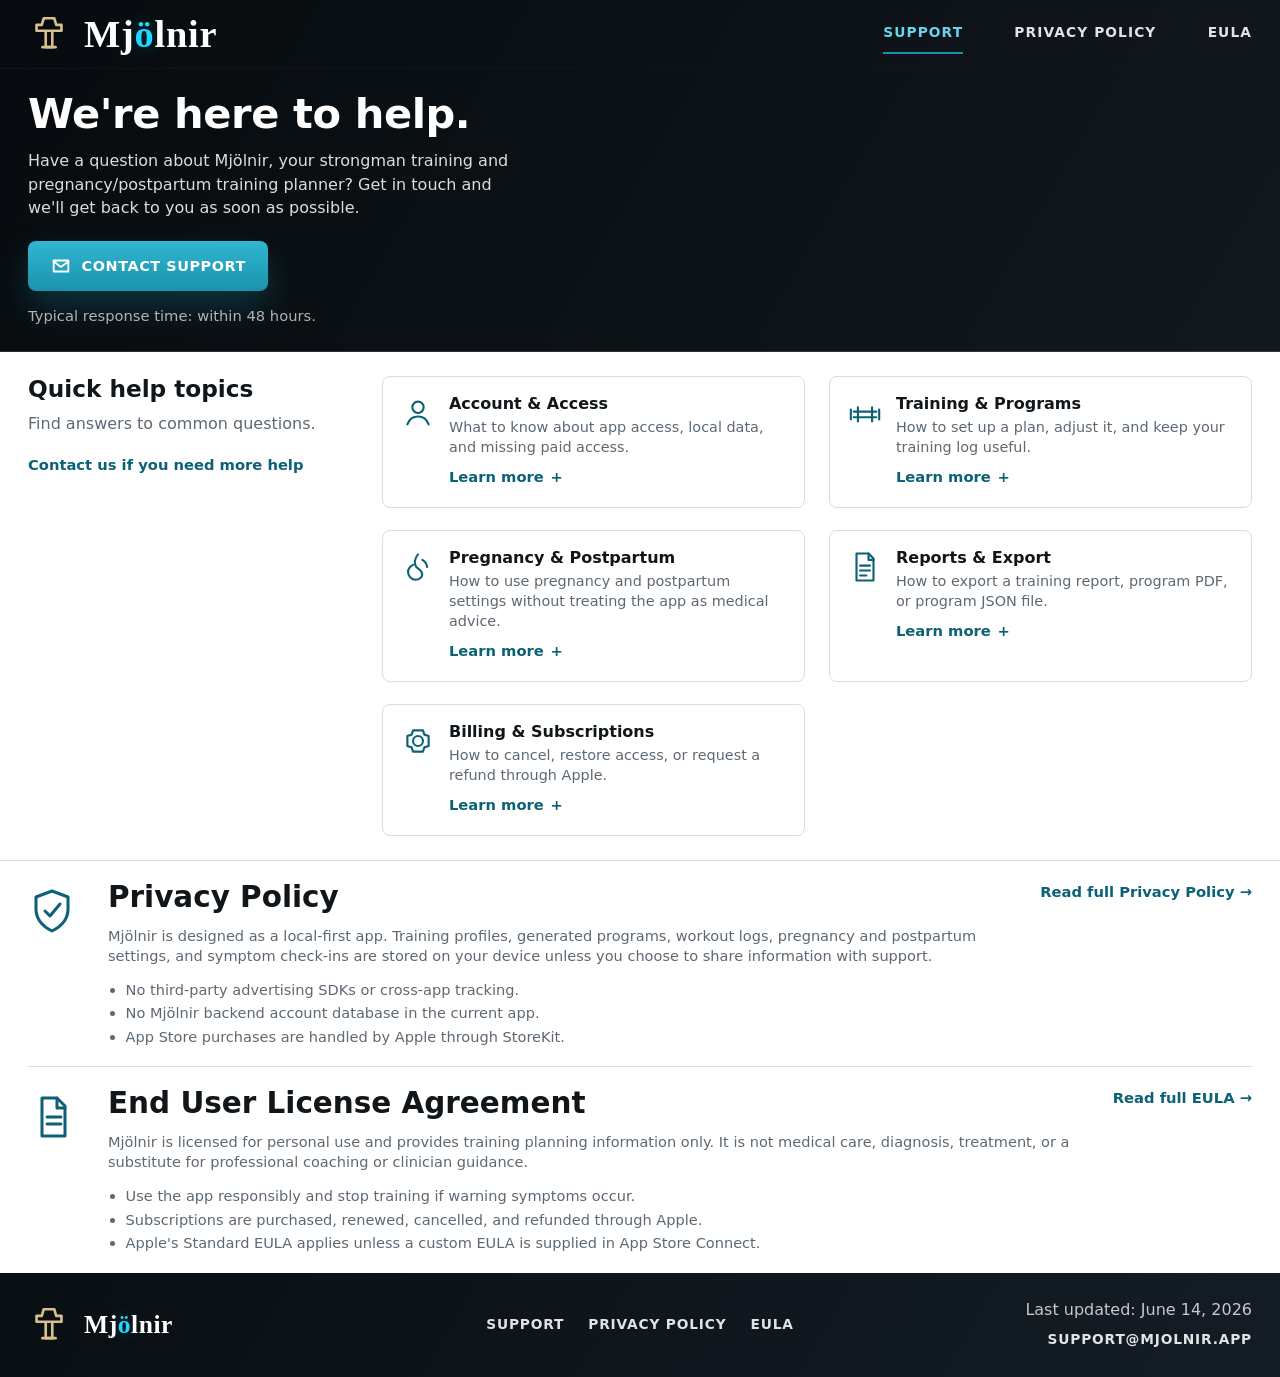
==== index.html @ 66c4d391 "Added files via upload Initial commit for support site html files" ====
<!doctype html>
<html lang="en">
  <head>
    <meta charset="utf-8">
    <meta name="viewport" content="width=device-width, initial-scale=1">
    <title>Mj&ouml;lnir Support</title>
    <meta name="description" content="Support, Privacy Policy, and EULA for the Mj&ouml;lnir iOS app.">
    <link rel="stylesheet" href="styles.css">
  </head>
  <body>
    <a class="skip-link" href="#main">Skip to content</a>

    <header class="site-header">
      <div class="nav-shell">
        <a class="brand" href="index.html" aria-label="Mj&ouml;lnir Support home">
          <span class="brand-mark" aria-hidden="true">
            <svg viewBox="0 0 64 64" role="img">
              <path d="M24 8h16l3 10h8v9H13v-9h8l3-10Z" fill="none" stroke="currentColor" stroke-width="4" stroke-linejoin="round"/>
              <path d="M27 27v25h10V27" fill="none" stroke="currentColor" stroke-width="4" stroke-linejoin="round"/>
              <path d="M22 52h20" fill="none" stroke="currentColor" stroke-width="4" stroke-linecap="round"/>
            </svg>
          </span>
          <span class="brand-name">Mj<span class="brand-o">&ouml;</span>lnir</span>
        </a>
        <nav class="nav-links" aria-label="Primary navigation">
          <a href="index.html" aria-current="page">Support</a>
          <a href="privacy.html">Privacy Policy</a>
          <a href="eula.html">EULA</a>
        </nav>
      </div>

      <section class="hero">
        <div class="section-shell hero-grid">
          <div class="hero-copy">
            <h1>We're here to help.</h1>
            <p>Have a question about Mj&ouml;lnir, your strongman training and pregnancy/postpartum training planner? Get in touch and we'll get back to you as soon as possible.</p>
            <div class="hero-actions">
              <a class="button button-primary" href="mailto:support@mjolnir.app">
                <svg viewBox="0 0 24 24" aria-hidden="true">
                  <path d="M4 6h16v12H4V6Z" fill="none" stroke="currentColor" stroke-width="2" stroke-linejoin="round"/>
                  <path d="m4 7 8 6 8-6" fill="none" stroke="currentColor" stroke-width="2" stroke-linecap="round" stroke-linejoin="round"/>
                </svg>
                <span>Contact support</span>
              </a>
            </div>
            <span class="response-note">Typical response time: within 48 hours.</span>
          </div>

          <div class="hero-art" aria-hidden="true">
            <img src="assets/hero-hammer.jpg" alt="">
          </div>
        </div>
      </section>
    </header>

    <main id="main">
      <section id="quick-help" class="quick-help band" aria-labelledby="quick-help-title">
        <div class="section-shell quick-grid">
          <div class="quick-title">
            <h2 id="quick-help-title">Quick help topics</h2>
            <p>Find answers to common questions.</p>
            <a class="text-link" href="mailto:support@mjolnir.app">Contact us if you need more help</a>
          </div>

          <details class="topic">
            <summary class="topic-summary">
              <svg class="topic-icon" viewBox="0 0 48 48" aria-hidden="true">
                <path d="M24 24a8 8 0 1 0 0-16 8 8 0 0 0 0 16Zm-15 16c2.7-7.4 7.6-11 15-11s12.3 3.6 15 11" fill="none" stroke="currentColor" stroke-width="3" stroke-linecap="round"/>
              </svg>
              <span class="topic-summary-copy">
                <span class="topic-name">Account &amp; Access</span>
                <span class="topic-blurb">What to know about app access, local data, and missing paid access.</span>
                <span class="topic-toggle" aria-hidden="true">Learn more</span>
              </span>
            </summary>
            <div class="topic-details">
              <h4>No separate Mj&ouml;lnir account</h4>
              <ul>
                <li>Mj&ouml;lnir does not currently use a separate Mj&ouml;lnir username or password.</li>
                <li>Your athlete profile, programs, and workout logs are stored on your device.</li>
                <li>If you delete the app or move to a new device, local app data may not appear unless it was restored by your device backup.</li>
              </ul>
              <h4>If paid access is not showing</h4>
              <ol>
                <li>Make sure your device is connected to the internet.</li>
                <li>Confirm you are signed in with the Apple ID that purchased the subscription.</li>
                <li>In Mj&ouml;lnir, tap Restore Purchases if you see the subscription screen.</li>
                <li>Or open Profile, go to Subscription, and tap Refresh App Store Entitlement.</li>
                <li>Close and reopen Mj&ouml;lnir if the App Store says your subscription is active but the app has not refreshed yet.</li>
              </ol>
              <p>If you contact support, include what you tapped, what message you saw, your iPhone model, and your iOS version.</p>
            </div>
          </details>

          <details class="topic">
            <summary class="topic-summary">
              <svg class="topic-icon" viewBox="0 0 48 48" aria-hidden="true">
                <path d="M8 22h32M8 30h32M14 16v20M34 16v20M4 19v14M44 19v14" fill="none" stroke="currentColor" stroke-width="3" stroke-linecap="round"/>
              </svg>
              <span class="topic-summary-copy">
                <span class="topic-name">Training &amp; Programs</span>
                <span class="topic-blurb">How to set up a plan, adjust it, and keep your training log useful.</span>
                <span class="topic-toggle" aria-hidden="true">Learn more</span>
              </span>
            </summary>
            <div class="topic-details">
              <h4>Before you create a program</h4>
              <ul>
                <li>Fill out your athlete profile as accurately as you can.</li>
                <li>Check your training days, equipment, weight unit, body weight, injuries, and training maxes.</li>
                <li>If you are training for a show, enter the competition events and target weights before creating the plan.</li>
                <li>Use current, realistic maxes. The plan is more useful when it starts from where you are now.</li>
              </ul>
              <h4>If the plan looks wrong</h4>
              <ul>
                <li>Go back to your profile and check the details that feed the plan.</li>
                <li>Update the information that changed, such as equipment, training days, maxes, injuries, or event selections.</li>
                <li>Create the program again after those details are corrected.</li>
              </ul>
              <h4>Logging workouts</h4>
              <ul>
                <li>Log the weight, reps, effort, and notes that matter for the session.</li>
                <li>If you substitute an exercise, choose something that trains the same basic movement or event when possible.</li>
                <li>Use your own judgment and coaching guidance when choosing loads, especially on days you feel unusually tired or beat up.</li>
              </ul>
              <p>Mj&ouml;lnir is a planning tool. It does not replace a coach, clinician, or your own judgment during training.</p>
            </div>
          </details>

          <details class="topic">
            <summary class="topic-summary">
              <svg class="topic-icon" viewBox="0 0 48 48" aria-hidden="true">
                <path d="M24 6c-5 7-6 12-3 17 2 3 6 4 8 8 3 6-2 11-8 11-6 0-11-5-11-11 0-5 3-8 7-10" fill="none" stroke="currentColor" stroke-width="3" stroke-linecap="round" stroke-linejoin="round"/>
                <path d="M30 14c4 2 6 5 7 10" fill="none" stroke="currentColor" stroke-width="3" stroke-linecap="round"/>
              </svg>
              <span class="topic-summary-copy">
                <span class="topic-name">Pregnancy &amp; Postpartum</span>
                <span class="topic-blurb">How to use pregnancy and postpartum settings without treating the app as medical advice.</span>
                <span class="topic-toggle" aria-hidden="true">Learn more</span>
              </span>
            </summary>
            <div class="topic-details">
              <h4>Use the right mode</h4>
              <ul>
                <li>Use pregnancy settings if you are currently pregnant.</li>
                <li>Use postpartum settings if you are returning to training after delivery.</li>
                <li>Keep your week of pregnancy, due date, delivery date, delivery type, and clearance status up to date.</li>
              </ul>
              <h4>Before training</h4>
              <ul>
                <li>Follow guidance from your doctor, midwife, pelvic health physical therapist, or other qualified clinician.</li>
                <li>Answer check-in questions honestly. The app can only respond to the information you enter.</li>
                <li>If your symptoms or clearance status changes, update Mj&ouml;lnir before using the plan again.</li>
              </ul>
              <h4>When to stop</h4>
              <ul>
                <li>Stop training and seek appropriate care for warning symptoms such as bleeding, dizziness, chest pain, severe pelvic pain, fluid leakage, severe headache, vision changes, or unusual shortness of breath.</li>
                <li>Postpartum, also stop for worsening incision or wound symptoms, pelvic heaviness or bulging, leaking, or pain that increases during or after training.</li>
              </ul>
              <p>Pregnancy and postpartum guidance in Mj&ouml;lnir is educational and conservative. It is not medical care, diagnosis, or treatment.</p>
            </div>
          </details>

          <details class="topic">
            <summary class="topic-summary">
              <svg class="topic-icon" viewBox="0 0 48 48" aria-hidden="true">
                <path d="M12 5h17l7 7v31H12V5Z" fill="none" stroke="currentColor" stroke-width="3" stroke-linejoin="round"/>
                <path d="M29 5v9h7M17 22h14M17 29h14M17 36h9" fill="none" stroke="currentColor" stroke-width="3" stroke-linecap="round" stroke-linejoin="round"/>
              </svg>
              <span class="topic-summary-copy">
                <span class="topic-name">Reports &amp; Export</span>
                <span class="topic-blurb">How to export a training report, program PDF, or program JSON file.</span>
                <span class="topic-toggle" aria-hidden="true">Learn more</span>
              </span>
            </summary>
            <div class="topic-details">
              <h4>Choose the right export</h4>
              <ul>
                <li>Training Report (PDF) creates a coach-friendly summary from your saved program and logged workouts.</li>
                <li>Program PDF creates a readable copy of the program plan.</li>
                <li>Program JSON creates a structured data file. Most users will want one of the PDF options.</li>
              </ul>
              <h4>Export a report or program</h4>
              <ol>
                <li>Open Mj&ouml;lnir and go to your saved program.</li>
                <li>Tap the share icon, which looks like a square with an arrow pointing up.</li>
                <li>Choose Training Report (PDF), Program PDF, or Program JSON.</li>
                <li>When Mj&ouml;lnir says the export is ready, tap Share PDF or Share JSON.</li>
                <li>Choose where to send or save the file, such as Files, Mail, Messages, or AirDrop.</li>
              </ol>
              <h4>If export is not available</h4>
              <ul>
                <li>Make sure the program is saved, not just previewed.</li>
                <li>Training Report (PDF) works best after you have logged workouts in the program.</li>
                <li>Export may require Full Monthly access. If you subscribed but export is still locked, use Restore Purchases or Refresh App Store Entitlement.</li>
              </ul>
              <p>If an export fails, close and reopen Mj&ouml;lnir, try again, and contact support with the message you saw.</p>
            </div>
          </details>

          <details class="topic">
            <summary class="topic-summary">
              <svg class="topic-icon" viewBox="0 0 48 48" aria-hidden="true">
                <path d="M17 9h14l2 6 6 2v14l-6 2-2 6H17l-2-6-6-2V17l6-2 2-6Z" fill="none" stroke="currentColor" stroke-width="3" stroke-linejoin="round"/>
                <circle cx="24" cy="24" r="7" fill="none" stroke="currentColor" stroke-width="3"/>
              </svg>
              <span class="topic-summary-copy">
                <span class="topic-name">Billing &amp; Subscriptions</span>
                <span class="topic-blurb">How to cancel, restore access, or request a refund through Apple.</span>
                <span class="topic-toggle" aria-hidden="true">Learn more</span>
              </span>
            </summary>
            <div class="topic-details">
              <h4>Cancel future billing</h4>
              <ol>
                <li>Open the Settings app on your iPhone.</li>
                <li>Tap your name at the top.</li>
                <li>Tap Subscriptions.</li>
                <li>Tap Mj&ouml;lnir.</li>
                <li>Tap Cancel Subscription. If there is no cancel button, Apple may already show it as canceled or expired.</li>
              </ol>
              <h4>Restore access in Mj&ouml;lnir</h4>
              <ul>
                <li>Use Restore Purchases in Mj&ouml;lnir after reinstalling the app or switching devices.</li>
                <li>If you can open the Profile tab, go to Subscription and tap Refresh App Store Entitlement.</li>
                <li>Make sure you are using the Apple ID that bought the subscription.</li>
              </ul>
              <h4>Request a refund from Apple</h4>
              <ol>
                <li>Go to <a href="https://reportaproblem.apple.com/">reportaproblem.apple.com</a> and sign in with the Apple ID that was charged.</li>
                <li>Choose I'd like to, then choose Request a refund.</li>
                <li>Choose the reason for the request, then tap Next.</li>
                <li>Select Mj&ouml;lnir or the Mj&ouml;lnir subscription, then tap Submit.</li>
              </ol>
              <p>Apple decides refund eligibility. Refunds can vary by country or region, and pending charges may not be available for a refund request until Apple sends a receipt. A refund request does not always cancel future billing, so cancel the subscription separately if you do not want it to renew.</p>
            </div>
          </details>
        </div>
      </section>

      <section class="legal-overview" aria-label="Legal overview">
        <div class="section-shell">
          <article class="legal-summary" id="privacy-policy">
            <svg class="summary-icon" viewBox="0 0 48 48" aria-hidden="true">
              <path d="M24 4 40 10v12c0 10-6.3 17.2-16 22C14.3 39.2 8 32 8 22V10l16-6Z" fill="none" stroke="currentColor" stroke-width="3" stroke-linejoin="round"/>
              <path d="m17 24 5 5 10-12" fill="none" stroke="currentColor" stroke-width="3" stroke-linecap="round" stroke-linejoin="round"/>
            </svg>
            <div>
              <h2>Privacy Policy</h2>
              <p>Mj&ouml;lnir is designed as a local-first app. Training profiles, generated programs, workout logs, pregnancy and postpartum settings, and symptom check-ins are stored on your device unless you choose to share information with support.</p>
              <ul class="summary-list">
                <li>No third-party advertising SDKs or cross-app tracking.</li>
                <li>No Mj&ouml;lnir backend account database in the current app.</li>
                <li>App Store purchases are handled by Apple through StoreKit.</li>
              </ul>
            </div>
            <a class="summary-action text-link" href="privacy.html">Read full Privacy Policy &rarr;</a>
          </article>

          <article class="legal-summary" id="eula">
            <svg class="summary-icon" viewBox="0 0 48 48" aria-hidden="true">
              <path d="M14 5h15l8 8v30H14V5Z" fill="none" stroke="currentColor" stroke-width="3" stroke-linejoin="round"/>
              <path d="M29 5v10h8M19 24h14M19 31h14" fill="none" stroke="currentColor" stroke-width="3" stroke-linecap="round" stroke-linejoin="round"/>
            </svg>
            <div>
              <h2>End User License Agreement</h2>
              <p>Mj&ouml;lnir is licensed for personal use and provides training planning information only. It is not medical care, diagnosis, treatment, or a substitute for professional coaching or clinician guidance.</p>
              <ul class="summary-list">
                <li>Use the app responsibly and stop training if warning symptoms occur.</li>
                <li>Subscriptions are purchased, renewed, cancelled, and refunded through Apple.</li>
                <li>Apple's Standard EULA applies unless a custom EULA is supplied in App Store Connect.</li>
              </ul>
            </div>
            <a class="summary-action text-link" href="eula.html">Read full EULA &rarr;</a>
          </article>
        </div>
      </section>
    </main>

    <footer class="site-footer">
      <div class="section-shell footer-grid">
        <a class="brand" href="index.html" aria-label="Mj&ouml;lnir Support home">
          <span class="brand-mark" aria-hidden="true">
            <svg viewBox="0 0 64 64">
              <path d="M24 8h16l3 10h8v9H13v-9h8l3-10Z" fill="none" stroke="currentColor" stroke-width="4" stroke-linejoin="round"/>
              <path d="M27 27v25h10V27" fill="none" stroke="currentColor" stroke-width="4" stroke-linejoin="round"/>
              <path d="M22 52h20" fill="none" stroke="currentColor" stroke-width="4" stroke-linecap="round"/>
            </svg>
          </span>
          <span class="brand-name">Mj<span class="brand-o">&ouml;</span>lnir</span>
        </a>
        <nav class="footer-links" aria-label="Footer navigation">
          <a href="index.html">Support</a>
          <a href="privacy.html">Privacy Policy</a>
          <a href="eula.html">EULA</a>
        </nav>
        <div class="footer-meta">
          <p>Last updated: June 14, 2026</p>
          <a href="mailto:support@mjolnir.app">support@mjolnir.app</a>
        </div>
      </div>
    </footer>
  </body>
</html>
---- styles.css ----
:root {
  --ink: #10161a;
  --ink-strong: #070b0e;
  --muted: #5d6872;
  --line: #d7dde2;
  --panel: #ffffff;
  --panel-soft: #f6f8f9;
  --night: #111820;
  --night-2: #18222b;
  --app-cyan: #20d7ff;
  --cyan: #1a92ad;
  --cyan-dark: #0b6176;
  --brass: #b59a56;
  --brass-soft: #d7c189;
  --shadow: 0 18px 60px rgba(5, 11, 18, 0.18);
  color-scheme: light;
}

* {
  box-sizing: border-box;
}

html {
  scroll-behavior: smooth;
}

body {
  margin: 0;
  background: var(--panel);
  color: var(--ink);
  font-family: Inter, ui-sans-serif, system-ui, -apple-system, BlinkMacSystemFont, "Segoe UI", sans-serif;
  line-height: 1.55;
}

a {
  color: var(--cyan-dark);
  text-underline-offset: 0.18em;
}

a:hover {
  color: #084a5b;
}

.skip-link {
  left: 1rem;
  position: absolute;
  top: -4rem;
  z-index: 20;
}

.skip-link:focus {
  background: var(--panel);
  border-radius: 6px;
  box-shadow: var(--shadow);
  color: var(--ink);
  padding: 0.7rem 1rem;
  top: 1rem;
}

.site-header {
  background:
    linear-gradient(120deg, rgba(7, 10, 13, 0.98), rgba(17, 24, 31, 0.96)),
    radial-gradient(circle at 77% 18%, rgba(255, 255, 255, 0.08), transparent 30%),
    var(--night);
  border-bottom: 1px solid rgba(255, 255, 255, 0.13);
  color: #fff;
}

.nav-shell,
.section-shell {
  margin: 0 auto;
  max-width: 1368px;
  padding-left: 28px;
  padding-right: 28px;
}

.nav-shell {
  align-items: center;
  display: flex;
  justify-content: space-between;
  min-height: 68px;
}

.brand {
  align-items: center;
  color: #fff;
  display: inline-flex;
  gap: 14px;
  text-decoration: none;
}

.brand-mark {
  color: var(--brass-soft);
  display: inline-flex;
  height: 42px;
  width: 42px;
}

.brand-name {
  font-family: Georgia, "Times New Roman", serif;
  font-size: clamp(2.1rem, 3vw, 3.1rem);
  font-weight: 700;
  letter-spacing: 0.02em;
  line-height: 1;
}

.brand-o {
  color: var(--app-cyan);
  text-shadow: 0 0 18px rgba(32, 215, 255, 0.32);
}

.nav-links {
  align-items: center;
  display: flex;
  gap: clamp(22px, 4vw, 54px);
}

.nav-links a {
  border-bottom: 2px solid transparent;
  color: rgba(255, 255, 255, 0.88);
  font-size: 0.86rem;
  font-weight: 800;
  letter-spacing: 0.08em;
  padding: 8px 0;
  text-decoration: none;
  text-transform: uppercase;
}

.nav-links a[aria-current="page"],
.nav-links a:hover {
  border-bottom-color: var(--cyan);
  color: #67d4ec;
}

.hero {
  overflow: hidden;
  position: relative;
}

.hero::after {
  background: linear-gradient(90deg, rgba(255, 255, 255, 0.08), transparent);
  content: "";
  height: 1px;
  left: 0;
  opacity: 0.48;
  position: absolute;
  right: 0;
  top: 0;
}

.hero-grid {
  align-items: center;
  display: grid;
  gap: 52px;
  grid-template-columns: minmax(420px, 0.82fr) minmax(430px, 1fr);
  min-height: 235px;
  padding-bottom: 24px;
  padding-top: 25px;
  position: relative;
  z-index: 1;
}

.hero-copy {
  max-width: 530px;
}

h1,
h2,
h3,
p {
  margin-top: 0;
}

h1 {
  color: #fff;
  font-size: clamp(2.35rem, 5vw, 4.1rem);
  line-height: 1.02;
  margin-bottom: 20px;
}

.hero-copy h1 {
  font-size: clamp(2.25rem, 3.25vw, 2.95rem);
  letter-spacing: -0.01em;
  margin-bottom: 14px;
}

.hero-copy p {
  color: rgba(255, 255, 255, 0.86);
  font-size: clamp(1rem, 1.25vw, 1.06rem);
  line-height: 1.45;
  max-width: 500px;
}

.hero-actions {
  align-items: center;
  display: flex;
  flex-wrap: wrap;
  gap: 16px;
  margin-top: 22px;
}

.button {
  align-items: center;
  border-radius: 8px;
  display: inline-flex;
  font-size: 0.9rem;
  font-weight: 850;
  gap: 10px;
  justify-content: center;
  letter-spacing: 0.04em;
  min-height: 49px;
  padding: 0.85rem 1.35rem;
  text-decoration: none;
  text-transform: uppercase;
}

.button svg {
  height: 22px;
  width: 22px;
}

.button-primary {
  background: linear-gradient(180deg, #31b6d1, var(--cyan));
  box-shadow: 0 16px 34px rgba(26, 146, 173, 0.28);
  color: #fff;
}

.button-primary:hover {
  color: #fff;
  filter: brightness(0.96);
}

.button-secondary {
  border: 1px solid rgba(255, 255, 255, 0.28);
  color: #fff;
}

.button-secondary:hover {
  border-color: rgba(103, 212, 236, 0.68);
  color: #67d4ec;
}

.response-note {
  color: rgba(255, 255, 255, 0.68);
  display: block;
  font-size: 0.92rem;
  margin-top: 14px;
}

.hero-art {
  bottom: 10px;
  display: block;
  height: 310px;
  overflow: hidden;
  pointer-events: none;
  position: absolute;
  right: 28px;
  width: min(55%, 705px);
}

.hero-art img {
  display: block;
  filter: contrast(1.02) brightness(1.02);
  height: 100%;
  max-width: 100%;
  object-fit: contain;
  opacity: 0.96;
  -webkit-mask-image: radial-gradient(ellipse 43% 64% at 52% 52%, #000 48%, rgba(0, 0, 0, 0.72) 62%, transparent 84%);
  mask-image: radial-gradient(ellipse 43% 64% at 52% 52%, #000 48%, rgba(0, 0, 0, 0.72) 62%, transparent 84%);
  width: auto;
}

.band {
  border-bottom: 1px solid var(--line);
}

.quick-help {
  background: var(--panel);
}

.quick-grid {
  display: grid;
  gap: 22px 24px;
  grid-template-columns: minmax(220px, 0.78fr) repeat(2, minmax(280px, 1fr));
  padding-bottom: 24px;
  padding-top: 24px;
}

.quick-title {
  grid-row: span 3;
}

.quick-title h2 {
  font-size: 1.45rem;
  line-height: 1.12;
  margin-bottom: 10px;
}

.quick-title p,
.topic-blurb,
.topic-details li,
.legal-summary p,
.legal-body p,
.legal-body li {
  color: var(--muted);
}

.topic {
  background: #fff;
  border: 1px solid var(--line);
  border-radius: 8px;
  padding: 18px;
}

.topic-summary {
  column-gap: 14px;
  cursor: pointer;
  display: grid;
  grid-template-columns: 34px minmax(0, 1fr);
  list-style: none;
}

.topic-summary::-webkit-details-marker {
  display: none;
}

.topic-icon {
  color: var(--cyan-dark);
  grid-row: 1 / 4;
  height: 34px;
  margin-bottom: 0;
  margin-top: 1px;
  width: 34px;
}

.topic-name {
  color: var(--ink);
  display: block;
  font-size: 1rem;
  font-weight: 800;
  line-height: 1.16;
  margin-bottom: 4px;
}

.topic-blurb,
.topic-details p,
.topic-details li {
  display: block;
  font-size: 0.93rem;
  line-height: 1.45;
}

.topic-blurb {
  font-size: 0.9rem;
  line-height: 1.38;
  margin-bottom: 7px;
}

.topic-toggle,
.text-link {
  font-size: 0.92rem;
  font-weight: 800;
  text-decoration: none;
}

.topic-toggle {
  color: var(--cyan-dark);
}

.topic-toggle::after {
  content: "+";
  display: inline-block;
  margin-left: 0.42rem;
}

.topic[open] .topic-toggle::after {
  content: "-";
}

.topic-details {
  margin-left: 48px;
  padding-top: 10px;
}

.topic-details h4 {
  color: var(--ink);
  font-size: 0.94rem;
  line-height: 1.24;
  margin: 15px 0 7px;
}

.topic-details h4:first-child {
  margin-top: 0;
}

.topic-details p {
  color: var(--muted);
  margin: 10px 0 0;
}

.topic-details ul,
.topic-details ol {
  margin: 0;
  padding-left: 1rem;
}

.topic-details li + li {
  margin-top: 6px;
}

.topic-details a {
  color: var(--cyan-dark);
  font-weight: 800;
}

.topic-summary:focus-visible {
  border-radius: 8px;
  outline: 3px solid rgba(26, 146, 173, 0.24);
  outline-offset: 6px;
}

.legal-overview {
  background: var(--panel);
}

.legal-summary {
  align-items: start;
  display: grid;
  gap: 26px;
  grid-template-columns: 54px minmax(0, 1fr) auto;
  padding-bottom: 20px;
  padding-top: 20px;
}

.legal-summary + .legal-summary {
  border-top: 1px solid var(--line);
}

.legal-summary h2 {
  font-size: clamp(1.55rem, 2.3vw, 2rem);
  line-height: 1.12;
  margin-bottom: 12px;
}

.legal-summary p,
.legal-summary li {
  font-size: 0.91rem;
  line-height: 1.34;
}

.summary-icon {
  color: var(--cyan-dark);
  height: 48px;
  margin-top: 6px;
  width: 48px;
}

.summary-action {
  white-space: nowrap;
}

.summary-list {
  color: var(--muted);
  margin: 11px 0 0;
  padding-left: 1.1rem;
}

.summary-list li + li {
  margin-top: 4px;
}

.legal-page {
  background: var(--panel-soft);
}

.legal-hero {
  overflow: hidden;
  padding-bottom: 52px;
  padding-top: 44px;
  position: relative;
}

.legal-hero > * {
  position: relative;
  z-index: 1;
}

.legal-hero::after {
  background: url("assets/hero-hammer.jpg") center / contain no-repeat;
  bottom: -28px;
  content: "";
  height: 210px;
  opacity: 0.34;
  pointer-events: none;
  position: absolute;
  right: 28px;
  width: min(46%, 560px);
  z-index: 0;
}

.legal-hero h1 {
  max-width: 820px;
}

.legal-hero p {
  color: rgba(255, 255, 255, 0.82);
  font-size: 1.08rem;
  max-width: 770px;
}

.legal-layout {
  display: grid;
  gap: 36px;
  grid-template-columns: minmax(210px, 0.28fr) minmax(0, 1fr);
  padding-bottom: 70px;
  padding-top: 42px;
}

.legal-nav {
  align-self: start;
  background: #fff;
  border: 1px solid var(--line);
  border-radius: 8px;
  padding: 20px;
  position: sticky;
  top: 20px;
}

.legal-nav h2 {
  font-size: 0.82rem;
  letter-spacing: 0.08em;
  margin-bottom: 12px;
  text-transform: uppercase;
}

.legal-nav a {
  display: block;
  font-size: 0.95rem;
  padding: 7px 0;
  text-decoration: none;
}

.legal-body {
  background: #fff;
  border: 1px solid var(--line);
  border-radius: 8px;
  padding: clamp(26px, 5vw, 54px);
}

.legal-body h2 {
  border-top: 1px solid var(--line);
  font-size: 1.45rem;
  line-height: 1.2;
  margin-bottom: 12px;
  margin-top: 34px;
  padding-top: 30px;
}

.legal-body h2:first-child {
  border-top: 0;
  margin-top: 0;
  padding-top: 0;
}

.legal-body h3 {
  font-size: 1.06rem;
  margin-bottom: 8px;
  margin-top: 22px;
}

.legal-body ul {
  margin-top: 8px;
  padding-left: 1.15rem;
}

.legal-body li + li {
  margin-top: 8px;
}

.callout {
  background: #edf8fb;
  border-left: 4px solid var(--cyan);
  border-radius: 8px;
  margin: 22px 0;
  padding: 18px 20px;
}

.callout p:last-child {
  margin-bottom: 0;
}

.metadata {
  color: var(--muted);
  display: flex;
  flex-wrap: wrap;
  font-size: 0.95rem;
  gap: 16px;
  margin-top: 20px;
}

.site-footer {
  background:
    linear-gradient(120deg, rgba(9, 14, 18, 0.98), rgba(20, 29, 38, 0.98)),
    var(--night);
  color: rgba(255, 255, 255, 0.76);
}

.footer-grid {
  align-items: center;
  display: grid;
  gap: 28px;
  grid-template-columns: 1fr auto 1fr;
  min-height: 104px;
  padding-bottom: 18px;
  padding-top: 18px;
}

.footer-grid .brand-name {
  font-size: 1.6rem;
}

.footer-links {
  display: flex;
  flex-wrap: wrap;
  gap: 24px;
  justify-content: center;
}

.footer-links a,
.footer-meta a {
  color: rgba(255, 255, 255, 0.88);
  font-size: 0.86rem;
  font-weight: 800;
  letter-spacing: 0.06em;
  text-decoration: none;
  text-transform: uppercase;
}

.footer-meta {
  justify-self: end;
  text-align: right;
}

.footer-meta p {
  margin-bottom: 4px;
}

@media (max-width: 900px) {
  .nav-shell {
    align-items: flex-start;
    flex-direction: column;
    gap: 18px;
    padding-bottom: 22px;
    padding-top: 22px;
  }

  .hero::after {
    opacity: 0.28;
    right: -120px;
  }

  .hero-grid {
    grid-template-columns: 1fr;
  }

  .hero-art {
    bottom: auto;
    height: clamp(150px, 27vw, 230px);
    margin: 8px auto 0;
    max-width: 620px;
    position: relative;
    right: auto;
    width: 100%;
  }

  .quick-grid {
    grid-template-columns: 1fr 1fr;
  }

  .quick-title {
    grid-column: 1 / -1;
    grid-row: auto;
  }

  .legal-summary {
    grid-template-columns: 46px minmax(0, 1fr);
  }

  .summary-action {
    grid-column: 2;
  }

  .legal-layout {
    grid-template-columns: 1fr;
  }

  .legal-hero::after {
    bottom: -20px;
    height: 150px;
    opacity: 0.24;
    right: -36px;
    width: 66%;
  }

  .legal-nav {
    position: static;
  }

  .footer-grid {
    grid-template-columns: 1fr;
  }

  .footer-links {
    justify-content: flex-start;
  }

  .footer-meta {
    justify-self: start;
    text-align: left;
  }
}

@media (max-width: 640px) {
  .nav-links {
    align-items: flex-start;
    flex-direction: column;
    gap: 8px;
  }

  .brand-name {
    font-size: 1.95rem;
  }

  .hero-grid,
  .legal-hero {
    padding-top: 26px;
  }

  .hero-actions {
    align-items: stretch;
    flex-direction: column;
  }

  .hero-art {
    height: clamp(120px, 36vw, 165px);
    margin-top: 4px;
  }

  .legal-hero::after {
    height: 118px;
    opacity: 0.18;
    right: -88px;
    width: 82%;
  }

  .button {
    width: 100%;
  }

  .quick-grid {
    grid-template-columns: 1fr;
  }

  .legal-summary {
    grid-template-columns: 1fr;
  }

  .summary-action {
    grid-column: 1;
    white-space: normal;
  }

  .legal-body {
    border-left: 0;
    border-right: 0;
    border-radius: 0;
    margin-left: -28px;
    margin-right: -28px;
  }
}
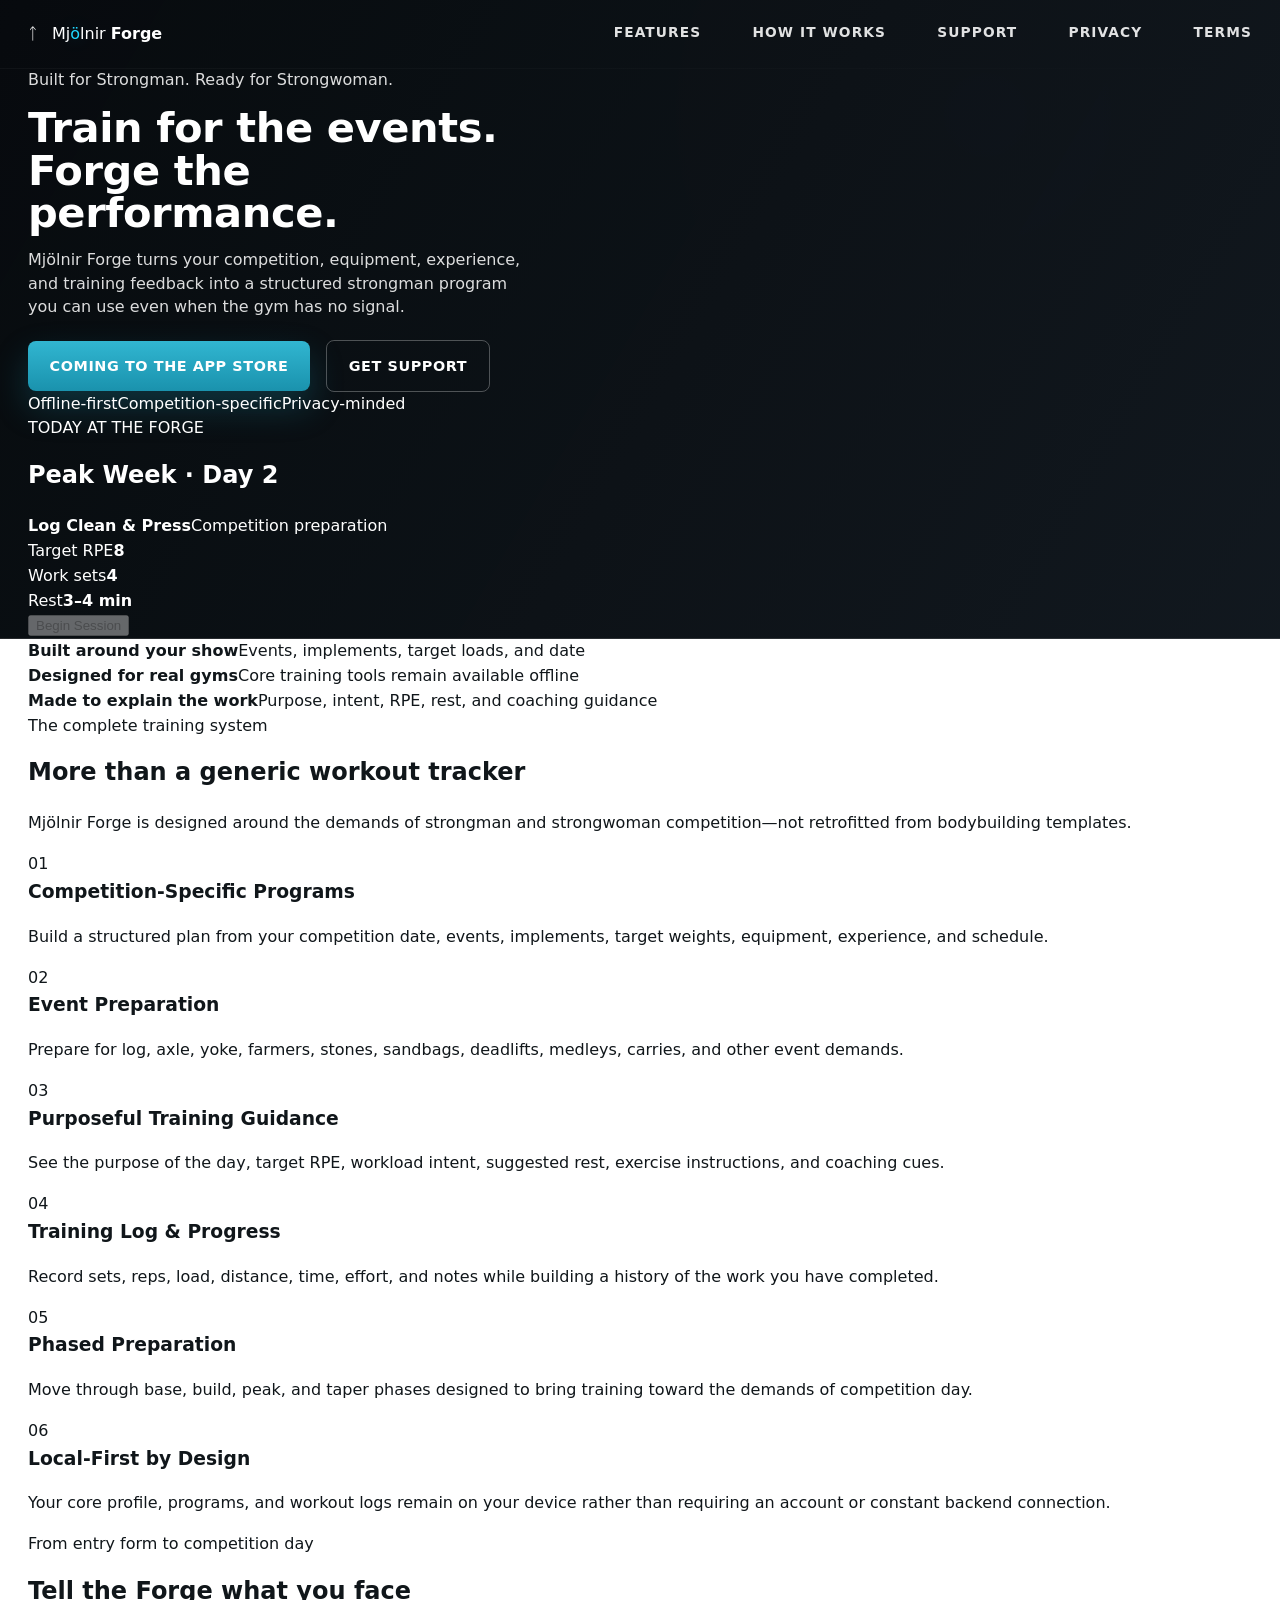
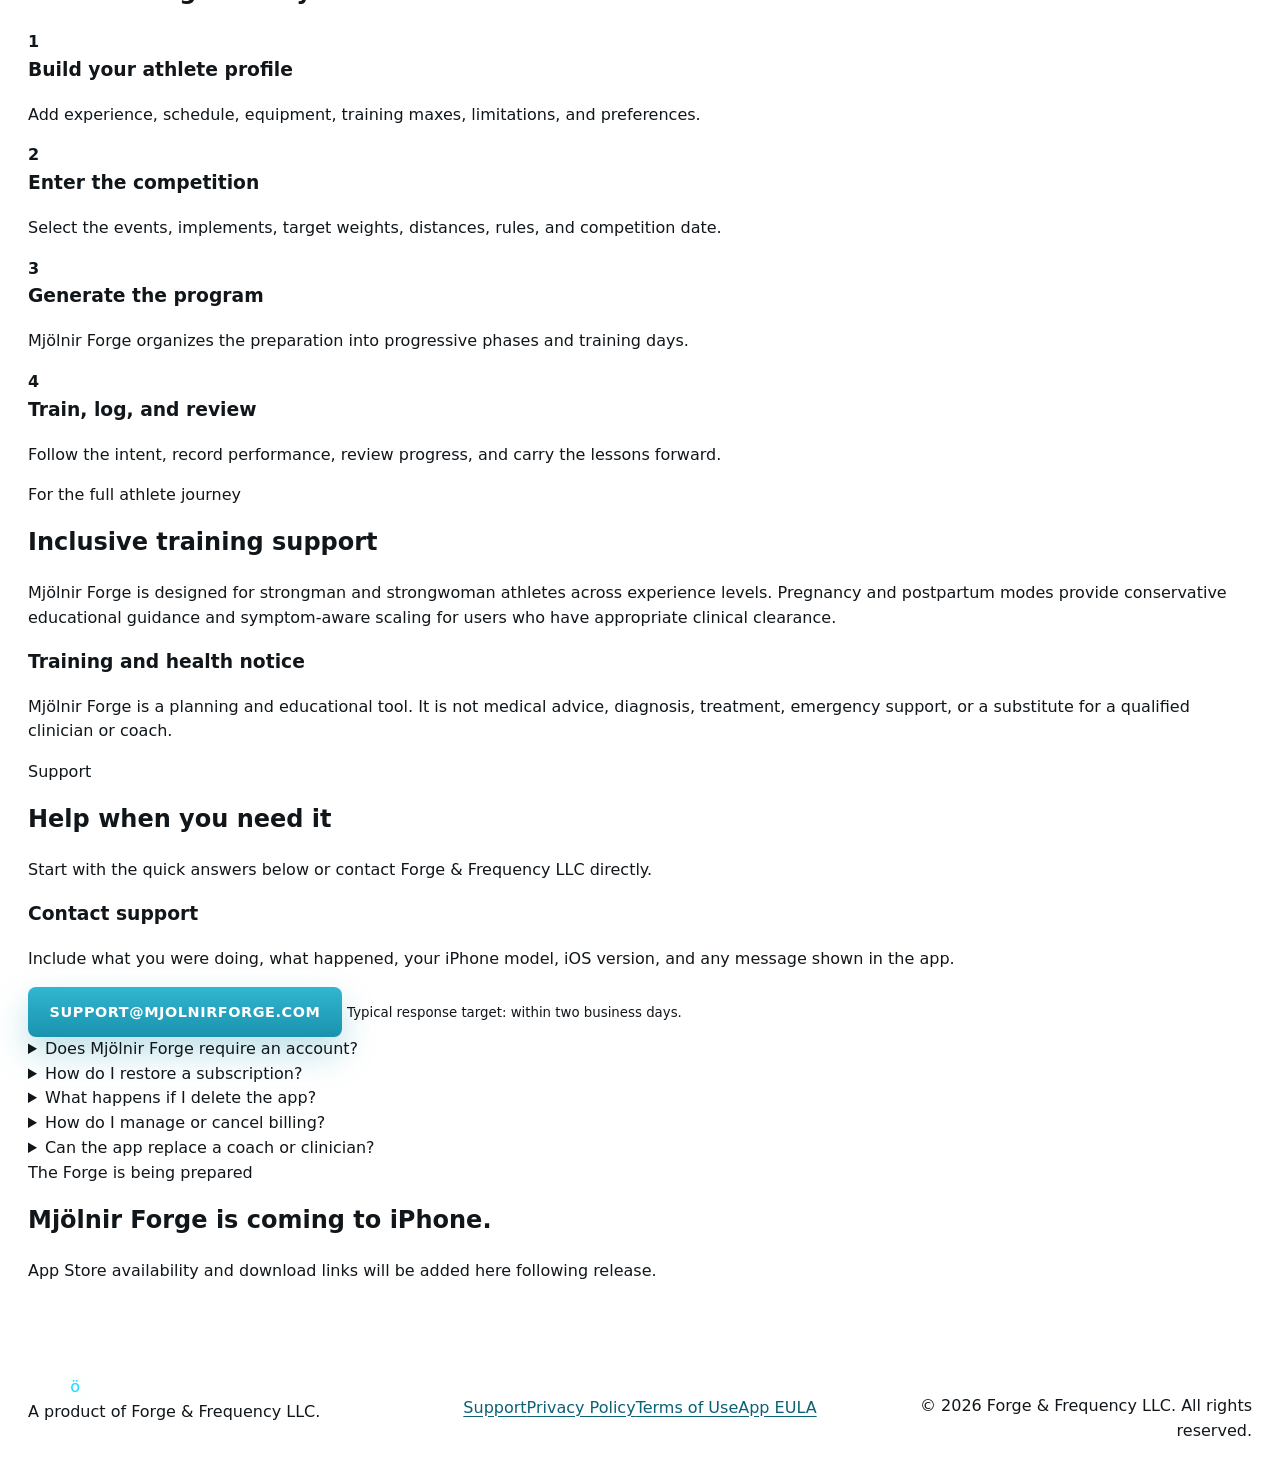
==== commit 642ab4ad: "Build all-in-one Mjölnir Forge product site" ====
--- a/index.html
+++ b/index.html
@@ -1,304 +1,159 @@
 <!doctype html>
 <html lang="en">
-  <head>
-    <meta charset="utf-8">
-    <meta name="viewport" content="width=device-width, initial-scale=1">
-    <title>Mj&ouml;lnir Support</title>
-    <meta name="description" content="Support, Privacy Policy, and EULA for the Mj&ouml;lnir iOS app.">
-    <link rel="stylesheet" href="styles.css">
-  </head>
-  <body>
-    <a class="skip-link" href="#main">Skip to content</a>
-
-    <header class="site-header">
-      <div class="nav-shell">
-        <a class="brand" href="index.html" aria-label="Mj&ouml;lnir Support home">
-          <span class="brand-mark" aria-hidden="true">
-            <svg viewBox="0 0 64 64" role="img">
-              <path d="M24 8h16l3 10h8v9H13v-9h8l3-10Z" fill="none" stroke="currentColor" stroke-width="4" stroke-linejoin="round"/>
-              <path d="M27 27v25h10V27" fill="none" stroke="currentColor" stroke-width="4" stroke-linejoin="round"/>
-              <path d="M22 52h20" fill="none" stroke="currentColor" stroke-width="4" stroke-linecap="round"/>
-            </svg>
-          </span>
-          <span class="brand-name">Mj<span class="brand-o">&ouml;</span>lnir</span>
-        </a>
-        <nav class="nav-links" aria-label="Primary navigation">
-          <a href="index.html" aria-current="page">Support</a>
-          <a href="privacy.html">Privacy Policy</a>
-          <a href="eula.html">EULA</a>
-        </nav>
+<head>
+  <meta charset="utf-8">
+  <meta name="viewport" content="width=device-width, initial-scale=1">
+  <title>Mjölnir Forge — Strongman Training, Forged for Competition</title>
+  <meta name="description" content="Mjölnir Forge is an offline-first iPhone training system for strongman and strongwoman athletes. Build competition-specific programs, log training, track progress, and prepare with purpose.">
+  <meta property="og:title" content="Mjölnir Forge">
+  <meta property="og:description" content="Competition-specific strongman training, forged around your events, equipment, experience, and performance.">
+  <meta property="og:type" content="website">
+  <meta property="og:url" content="https://mjolnirforge.com/">
+  <link rel="canonical" href="https://mjolnirforge.com/">
+  <link rel="stylesheet" href="styles.css">
+</head>
+<body>
+<a class="skip-link" href="#main">Skip to content</a>
+<header class="site-header">
+  <nav class="nav-shell" aria-label="Primary navigation">
+    <a class="brand" href="#top" aria-label="Mjölnir Forge home">
+      <span class="brand-rune" aria-hidden="true">ᛏ</span>
+      <span>Mj<span class="brand-o">ö</span>lnir <strong>Forge</strong></span>
+    </a>
+    <div class="nav-links">
+      <a href="#features">Features</a>
+      <a href="#how-it-works">How it works</a>
+      <a href="#support">Support</a>
+      <a href="privacy.html">Privacy</a>
+      <a href="terms.html">Terms</a>
+    </div>
+  </nav>
+  <section id="top" class="hero section-shell">
+    <div class="hero-copy">
+      <p class="eyebrow">Built for Strongman. Ready for Strongwoman.</p>
+      <h1>Train for the events.<br><span>Forge the performance.</span></h1>
+      <p class="hero-lede">Mjölnir Forge turns your competition, equipment, experience, and training feedback into a structured strongman program you can use even when the gym has no signal.</p>
+      <div class="hero-actions">
+        <a class="button button-primary" href="#app-store">Coming to the App Store</a>
+        <a class="button button-secondary" href="#support">Get Support</a>
       </div>
-
-      <section class="hero">
-        <div class="section-shell hero-grid">
-          <div class="hero-copy">
-            <h1>We're here to help.</h1>
-            <p>Have a question about Mj&ouml;lnir, your strongman training and pregnancy/postpartum training planner? Get in touch and we'll get back to you as soon as possible.</p>
-            <div class="hero-actions">
-              <a class="button button-primary" href="mailto:support@mjolnir.app">
-                <svg viewBox="0 0 24 24" aria-hidden="true">
-                  <path d="M4 6h16v12H4V6Z" fill="none" stroke="currentColor" stroke-width="2" stroke-linejoin="round"/>
-                  <path d="m4 7 8 6 8-6" fill="none" stroke="currentColor" stroke-width="2" stroke-linecap="round" stroke-linejoin="round"/>
-                </svg>
-                <span>Contact support</span>
-              </a>
-            </div>
-            <span class="response-note">Typical response time: within 48 hours.</span>
-          </div>
-
-          <div class="hero-art" aria-hidden="true">
-            <img src="assets/hero-hammer.jpg" alt="">
-          </div>
-        </div>
-      </section>
-    </header>
-
-    <main id="main">
-      <section id="quick-help" class="quick-help band" aria-labelledby="quick-help-title">
-        <div class="section-shell quick-grid">
-          <div class="quick-title">
-            <h2 id="quick-help-title">Quick help topics</h2>
-            <p>Find answers to common questions.</p>
-            <a class="text-link" href="mailto:support@mjolnir.app">Contact us if you need more help</a>
-          </div>
-
-          <details class="topic">
-            <summary class="topic-summary">
-              <svg class="topic-icon" viewBox="0 0 48 48" aria-hidden="true">
-                <path d="M24 24a8 8 0 1 0 0-16 8 8 0 0 0 0 16Zm-15 16c2.7-7.4 7.6-11 15-11s12.3 3.6 15 11" fill="none" stroke="currentColor" stroke-width="3" stroke-linecap="round"/>
-              </svg>
-              <span class="topic-summary-copy">
-                <span class="topic-name">Account &amp; Access</span>
-                <span class="topic-blurb">What to know about app access, local data, and missing paid access.</span>
-                <span class="topic-toggle" aria-hidden="true">Learn more</span>
-              </span>
-            </summary>
-            <div class="topic-details">
-              <h4>No separate Mj&ouml;lnir account</h4>
-              <ul>
-                <li>Mj&ouml;lnir does not currently use a separate Mj&ouml;lnir username or password.</li>
-                <li>Your athlete profile, programs, and workout logs are stored on your device.</li>
-                <li>If you delete the app or move to a new device, local app data may not appear unless it was restored by your device backup.</li>
-              </ul>
-              <h4>If paid access is not showing</h4>
-              <ol>
-                <li>Make sure your device is connected to the internet.</li>
-                <li>Confirm you are signed in with the Apple ID that purchased the subscription.</li>
-                <li>In Mj&ouml;lnir, tap Restore Purchases if you see the subscription screen.</li>
-                <li>Or open Profile, go to Subscription, and tap Refresh App Store Entitlement.</li>
-                <li>Close and reopen Mj&ouml;lnir if the App Store says your subscription is active but the app has not refreshed yet.</li>
-              </ol>
-              <p>If you contact support, include what you tapped, what message you saw, your iPhone model, and your iOS version.</p>
-            </div>
-          </details>
-
-          <details class="topic">
-            <summary class="topic-summary">
-              <svg class="topic-icon" viewBox="0 0 48 48" aria-hidden="true">
-                <path d="M8 22h32M8 30h32M14 16v20M34 16v20M4 19v14M44 19v14" fill="none" stroke="currentColor" stroke-width="3" stroke-linecap="round"/>
-              </svg>
-              <span class="topic-summary-copy">
-                <span class="topic-name">Training &amp; Programs</span>
-                <span class="topic-blurb">How to set up a plan, adjust it, and keep your training log useful.</span>
-                <span class="topic-toggle" aria-hidden="true">Learn more</span>
-              </span>
-            </summary>
-            <div class="topic-details">
-              <h4>Before you create a program</h4>
-              <ul>
-                <li>Fill out your athlete profile as accurately as you can.</li>
-                <li>Check your training days, equipment, weight unit, body weight, injuries, and training maxes.</li>
-                <li>If you are training for a show, enter the competition events and target weights before creating the plan.</li>
-                <li>Use current, realistic maxes. The plan is more useful when it starts from where you are now.</li>
-              </ul>
-              <h4>If the plan looks wrong</h4>
-              <ul>
-                <li>Go back to your profile and check the details that feed the plan.</li>
-                <li>Update the information that changed, such as equipment, training days, maxes, injuries, or event selections.</li>
-                <li>Create the program again after those details are corrected.</li>
-              </ul>
-              <h4>Logging workouts</h4>
-              <ul>
-                <li>Log the weight, reps, effort, and notes that matter for the session.</li>
-                <li>If you substitute an exercise, choose something that trains the same basic movement or event when possible.</li>
-                <li>Use your own judgment and coaching guidance when choosing loads, especially on days you feel unusually tired or beat up.</li>
-              </ul>
-              <p>Mj&ouml;lnir is a planning tool. It does not replace a coach, clinician, or your own judgment during training.</p>
-            </div>
-          </details>
-
-          <details class="topic">
-            <summary class="topic-summary">
-              <svg class="topic-icon" viewBox="0 0 48 48" aria-hidden="true">
-                <path d="M24 6c-5 7-6 12-3 17 2 3 6 4 8 8 3 6-2 11-8 11-6 0-11-5-11-11 0-5 3-8 7-10" fill="none" stroke="currentColor" stroke-width="3" stroke-linecap="round" stroke-linejoin="round"/>
-                <path d="M30 14c4 2 6 5 7 10" fill="none" stroke="currentColor" stroke-width="3" stroke-linecap="round"/>
-              </svg>
-              <span class="topic-summary-copy">
-                <span class="topic-name">Pregnancy &amp; Postpartum</span>
-                <span class="topic-blurb">How to use pregnancy and postpartum settings without treating the app as medical advice.</span>
-                <span class="topic-toggle" aria-hidden="true">Learn more</span>
-              </span>
-            </summary>
-            <div class="topic-details">
-              <h4>Use the right mode</h4>
-              <ul>
-                <li>Use pregnancy settings if you are currently pregnant.</li>
-                <li>Use postpartum settings if you are returning to training after delivery.</li>
-                <li>Keep your week of pregnancy, due date, delivery date, delivery type, and clearance status up to date.</li>
-              </ul>
-              <h4>Before training</h4>
-              <ul>
-                <li>Follow guidance from your doctor, midwife, pelvic health physical therapist, or other qualified clinician.</li>
-                <li>Answer check-in questions honestly. The app can only respond to the information you enter.</li>
-                <li>If your symptoms or clearance status changes, update Mj&ouml;lnir before using the plan again.</li>
-              </ul>
-              <h4>When to stop</h4>
-              <ul>
-                <li>Stop training and seek appropriate care for warning symptoms such as bleeding, dizziness, chest pain, severe pelvic pain, fluid leakage, severe headache, vision changes, or unusual shortness of breath.</li>
-                <li>Postpartum, also stop for worsening incision or wound symptoms, pelvic heaviness or bulging, leaking, or pain that increases during or after training.</li>
-              </ul>
-              <p>Pregnancy and postpartum guidance in Mj&ouml;lnir is educational and conservative. It is not medical care, diagnosis, or treatment.</p>
-            </div>
-          </details>
-
-          <details class="topic">
-            <summary class="topic-summary">
-              <svg class="topic-icon" viewBox="0 0 48 48" aria-hidden="true">
-                <path d="M12 5h17l7 7v31H12V5Z" fill="none" stroke="currentColor" stroke-width="3" stroke-linejoin="round"/>
-                <path d="M29 5v9h7M17 22h14M17 29h14M17 36h9" fill="none" stroke="currentColor" stroke-width="3" stroke-linecap="round" stroke-linejoin="round"/>
-              </svg>
-              <span class="topic-summary-copy">
-                <span class="topic-name">Reports &amp; Export</span>
-                <span class="topic-blurb">How to export a training report, program PDF, or program JSON file.</span>
-                <span class="topic-toggle" aria-hidden="true">Learn more</span>
-              </span>
-            </summary>
-            <div class="topic-details">
-              <h4>Choose the right export</h4>
-              <ul>
-                <li>Training Report (PDF) creates a coach-friendly summary from your saved program and logged workouts.</li>
-                <li>Program PDF creates a readable copy of the program plan.</li>
-                <li>Program JSON creates a structured data file. Most users will want one of the PDF options.</li>
-              </ul>
-              <h4>Export a report or program</h4>
-              <ol>
-                <li>Open Mj&ouml;lnir and go to your saved program.</li>
-                <li>Tap the share icon, which looks like a square with an arrow pointing up.</li>
-                <li>Choose Training Report (PDF), Program PDF, or Program JSON.</li>
-                <li>When Mj&ouml;lnir says the export is ready, tap Share PDF or Share JSON.</li>
-                <li>Choose where to send or save the file, such as Files, Mail, Messages, or AirDrop.</li>
-              </ol>
-              <h4>If export is not available</h4>
-              <ul>
-                <li>Make sure the program is saved, not just previewed.</li>
-                <li>Training Report (PDF) works best after you have logged workouts in the program.</li>
-                <li>Export may require Full Monthly access. If you subscribed but export is still locked, use Restore Purchases or Refresh App Store Entitlement.</li>
-              </ul>
-              <p>If an export fails, close and reopen Mj&ouml;lnir, try again, and contact support with the message you saw.</p>
-            </div>
-          </details>
-
-          <details class="topic">
-            <summary class="topic-summary">
-              <svg class="topic-icon" viewBox="0 0 48 48" aria-hidden="true">
-                <path d="M17 9h14l2 6 6 2v14l-6 2-2 6H17l-2-6-6-2V17l6-2 2-6Z" fill="none" stroke="currentColor" stroke-width="3" stroke-linejoin="round"/>
-                <circle cx="24" cy="24" r="7" fill="none" stroke="currentColor" stroke-width="3"/>
-              </svg>
-              <span class="topic-summary-copy">
-                <span class="topic-name">Billing &amp; Subscriptions</span>
-                <span class="topic-blurb">How to cancel, restore access, or request a refund through Apple.</span>
-                <span class="topic-toggle" aria-hidden="true">Learn more</span>
-              </span>
-            </summary>
-            <div class="topic-details">
-              <h4>Cancel future billing</h4>
-              <ol>
-                <li>Open the Settings app on your iPhone.</li>
-                <li>Tap your name at the top.</li>
-                <li>Tap Subscriptions.</li>
-                <li>Tap Mj&ouml;lnir.</li>
-                <li>Tap Cancel Subscription. If there is no cancel button, Apple may already show it as canceled or expired.</li>
-              </ol>
-              <h4>Restore access in Mj&ouml;lnir</h4>
-              <ul>
-                <li>Use Restore Purchases in Mj&ouml;lnir after reinstalling the app or switching devices.</li>
-                <li>If you can open the Profile tab, go to Subscription and tap Refresh App Store Entitlement.</li>
-                <li>Make sure you are using the Apple ID that bought the subscription.</li>
-              </ul>
-              <h4>Request a refund from Apple</h4>
-              <ol>
-                <li>Go to <a href="https://reportaproblem.apple.com/">reportaproblem.apple.com</a> and sign in with the Apple ID that was charged.</li>
-                <li>Choose I'd like to, then choose Request a refund.</li>
-                <li>Choose the reason for the request, then tap Next.</li>
-                <li>Select Mj&ouml;lnir or the Mj&ouml;lnir subscription, then tap Submit.</li>
-              </ol>
-              <p>Apple decides refund eligibility. Refunds can vary by country or region, and pending charges may not be available for a refund request until Apple sends a receipt. A refund request does not always cancel future billing, so cancel the subscription separately if you do not want it to renew.</p>
-            </div>
-          </details>
-        </div>
-      </section>
-
-      <section class="legal-overview" aria-label="Legal overview">
-        <div class="section-shell">
-          <article class="legal-summary" id="privacy-policy">
-            <svg class="summary-icon" viewBox="0 0 48 48" aria-hidden="true">
-              <path d="M24 4 40 10v12c0 10-6.3 17.2-16 22C14.3 39.2 8 32 8 22V10l16-6Z" fill="none" stroke="currentColor" stroke-width="3" stroke-linejoin="round"/>
-              <path d="m17 24 5 5 10-12" fill="none" stroke="currentColor" stroke-width="3" stroke-linecap="round" stroke-linejoin="round"/>
-            </svg>
-            <div>
-              <h2>Privacy Policy</h2>
-              <p>Mj&ouml;lnir is designed as a local-first app. Training profiles, generated programs, workout logs, pregnancy and postpartum settings, and symptom check-ins are stored on your device unless you choose to share information with support.</p>
-              <ul class="summary-list">
-                <li>No third-party advertising SDKs or cross-app tracking.</li>
-                <li>No Mj&ouml;lnir backend account database in the current app.</li>
-                <li>App Store purchases are handled by Apple through StoreKit.</li>
-              </ul>
-            </div>
-            <a class="summary-action text-link" href="privacy.html">Read full Privacy Policy &rarr;</a>
-          </article>
-
-          <article class="legal-summary" id="eula">
-            <svg class="summary-icon" viewBox="0 0 48 48" aria-hidden="true">
-              <path d="M14 5h15l8 8v30H14V5Z" fill="none" stroke="currentColor" stroke-width="3" stroke-linejoin="round"/>
-              <path d="M29 5v10h8M19 24h14M19 31h14" fill="none" stroke="currentColor" stroke-width="3" stroke-linecap="round" stroke-linejoin="round"/>
-            </svg>
-            <div>
-              <h2>End User License Agreement</h2>
-              <p>Mj&ouml;lnir is licensed for personal use and provides training planning information only. It is not medical care, diagnosis, treatment, or a substitute for professional coaching or clinician guidance.</p>
-              <ul class="summary-list">
-                <li>Use the app responsibly and stop training if warning symptoms occur.</li>
-                <li>Subscriptions are purchased, renewed, cancelled, and refunded through Apple.</li>
-                <li>Apple's Standard EULA applies unless a custom EULA is supplied in App Store Connect.</li>
-              </ul>
-            </div>
-            <a class="summary-action text-link" href="eula.html">Read full EULA &rarr;</a>
-          </article>
-        </div>
-      </section>
-    </main>
-
-    <footer class="site-footer">
-      <div class="section-shell footer-grid">
-        <a class="brand" href="index.html" aria-label="Mj&ouml;lnir Support home">
-          <span class="brand-mark" aria-hidden="true">
-            <svg viewBox="0 0 64 64">
-              <path d="M24 8h16l3 10h8v9H13v-9h8l3-10Z" fill="none" stroke="currentColor" stroke-width="4" stroke-linejoin="round"/>
-              <path d="M27 27v25h10V27" fill="none" stroke="currentColor" stroke-width="4" stroke-linejoin="round"/>
-              <path d="M22 52h20" fill="none" stroke="currentColor" stroke-width="4" stroke-linecap="round"/>
-            </svg>
-          </span>
-          <span class="brand-name">Mj<span class="brand-o">&ouml;</span>lnir</span>
-        </a>
-        <nav class="footer-links" aria-label="Footer navigation">
-          <a href="index.html">Support</a>
-          <a href="privacy.html">Privacy Policy</a>
-          <a href="eula.html">EULA</a>
-        </nav>
-        <div class="footer-meta">
-          <p>Last updated: June 14, 2026</p>
-          <a href="mailto:support@mjolnir.app">support@mjolnir.app</a>
+      <div class="hero-points" aria-label="Product highlights">
+        <span>Offline-first</span><span>Competition-specific</span><span>Privacy-minded</span>
+      </div>
+    </div>
+    <div class="forge-card" aria-label="Mjölnir Forge product preview">
+      <div class="forge-glow"></div>
+      <div class="phone">
+        <div class="phone-top"></div>
+        <div class="phone-screen">
+          <p class="screen-label">TODAY AT THE FORGE</p>
+          <h2>Peak Week · Day 2</h2>
+          <div class="screen-event"><b>Log Clean &amp; Press</b><span>Competition preparation</span></div>
+          <div class="screen-metric"><span>Target RPE</span><strong>8</strong></div>
+          <div class="screen-metric"><span>Work sets</span><strong>4</strong></div>
+          <div class="screen-metric"><span>Rest</span><strong>3–4 min</strong></div>
+          <button type="button" disabled>Begin Session</button>
         </div>
       </div>
-    </footer>
-  </body>
-</html>
+    </div>
+  </section>
+</header>
+
+<main id="main">
+<section class="proof-band">
+  <div class="section-shell proof-grid">
+    <div><strong>Built around your show</strong><span>Events, implements, target loads, and date</span></div>
+    <div><strong>Designed for real gyms</strong><span>Core training tools remain available offline</span></div>
+    <div><strong>Made to explain the work</strong><span>Purpose, intent, RPE, rest, and coaching guidance</span></div>
+  </div>
+</section>
+
+<section id="features" class="section section-shell">
+  <div class="section-heading">
+    <p class="eyebrow dark">The complete training system</p>
+    <h2>More than a generic workout tracker</h2>
+    <p>Mjölnir Forge is designed around the demands of strongman and strongwoman competition—not retrofitted from bodybuilding templates.</p>
+  </div>
+  <div class="feature-grid">
+    <article><span>01</span><h3>Competition-Specific Programs</h3><p>Build a structured plan from your competition date, events, implements, target weights, equipment, experience, and schedule.</p></article>
+    <article><span>02</span><h3>Event Preparation</h3><p>Prepare for log, axle, yoke, farmers, stones, sandbags, deadlifts, medleys, carries, and other event demands.</p></article>
+    <article><span>03</span><h3>Purposeful Training Guidance</h3><p>See the purpose of the day, target RPE, workload intent, suggested rest, exercise instructions, and coaching cues.</p></article>
+    <article><span>04</span><h3>Training Log &amp; Progress</h3><p>Record sets, reps, load, distance, time, effort, and notes while building a history of the work you have completed.</p></article>
+    <article><span>05</span><h3>Phased Preparation</h3><p>Move through base, build, peak, and taper phases designed to bring training toward the demands of competition day.</p></article>
+    <article><span>06</span><h3>Local-First by Design</h3><p>Your core profile, programs, and workout logs remain on your device rather than requiring an account or constant backend connection.</p></article>
+  </div>
+</section>
+
+<section id="how-it-works" class="section section-dark">
+  <div class="section-shell">
+    <div class="section-heading narrow">
+      <p class="eyebrow">From entry form to competition day</p>
+      <h2>Tell the Forge what you face</h2>
+    </div>
+    <div class="steps">
+      <article><b>1</b><div><h3>Build your athlete profile</h3><p>Add experience, schedule, equipment, training maxes, limitations, and preferences.</p></div></article>
+      <article><b>2</b><div><h3>Enter the competition</h3><p>Select the events, implements, target weights, distances, rules, and competition date.</p></div></article>
+      <article><b>3</b><div><h3>Generate the program</h3><p>Mjölnir Forge organizes the preparation into progressive phases and training days.</p></div></article>
+      <article><b>4</b><div><h3>Train, log, and review</h3><p>Follow the intent, record performance, review progress, and carry the lessons forward.</p></div></article>
+    </div>
+  </div>
+</section>
+
+<section class="section safety-section">
+  <div class="section-shell split">
+    <div>
+      <p class="eyebrow dark">For the full athlete journey</p>
+      <h2>Inclusive training support</h2>
+      <p>Mjölnir Forge is designed for strongman and strongwoman athletes across experience levels. Pregnancy and postpartum modes provide conservative educational guidance and symptom-aware scaling for users who have appropriate clinical clearance.</p>
+    </div>
+    <aside class="notice">
+      <h3>Training and health notice</h3>
+      <p>Mjölnir Forge is a planning and educational tool. It is not medical advice, diagnosis, treatment, emergency support, or a substitute for a qualified clinician or coach.</p>
+    </aside>
+  </div>
+</section>
+
+<section id="support" class="section support-section">
+  <div class="section-shell">
+    <div class="section-heading">
+      <p class="eyebrow dark">Support</p>
+      <h2>Help when you need it</h2>
+      <p>Start with the quick answers below or contact Forge &amp; Frequency LLC directly.</p>
+    </div>
+    <div class="support-grid">
+      <article class="contact-card">
+        <h3>Contact support</h3>
+        <p>Include what you were doing, what happened, your iPhone model, iOS version, and any message shown in the app.</p>
+        <a class="button button-primary" href="mailto:support@mjolnirforge.com">support@mjolnirforge.com</a>
+        <small>Typical response target: within two business days.</small>
+      </article>
+      <div class="faq">
+        <details><summary>Does Mjölnir Forge require an account?</summary><p>No separate Mjölnir Forge account is required for the current local-first version. Core profile, program, and workout information is stored on your device.</p></details>
+        <details><summary>How do I restore a subscription?</summary><p>Confirm that you are signed into the Apple ID used for the purchase, then use Restore Purchases or refresh the App Store entitlement from the Subscription area in the app.</p></details>
+        <details><summary>What happens if I delete the app?</summary><p>Locally stored app data may be removed when the app is deleted. Data may only return if restored through an applicable device backup or future backup feature.</p></details>
+        <details><summary>How do I manage or cancel billing?</summary><p>Open iPhone Settings, tap your name, choose Subscriptions, select Mjölnir Forge, and manage the subscription through Apple.</p></details>
+        <details><summary>Can the app replace a coach or clinician?</summary><p>No. Use your own judgment and qualified professional guidance, especially for injuries, pregnancy, postpartum recovery, or symptoms that may require medical care.</p></details>
+      </div>
+    </div>
+  </div>
+</section>
+
+<section id="app-store" class="cta-section">
+  <div class="section-shell cta">
+    <div><p class="eyebrow">The Forge is being prepared</p><h2>Mjölnir Forge is coming to iPhone.</h2><p>App Store availability and download links will be added here following release.</p></div>
+    <a class="button button-secondary" href="mailto:support@mjolnirforge.com?subject=Mj%C3%B6lnir%20Forge%20Release%20Updates">Ask about release updates</a>
+  </div>
+</section>
+</main>
+
+<footer>
+  <div class="section-shell footer-grid">
+    <div><a class="brand" href="#top"><span class="brand-rune" aria-hidden="true">ᛏ</span><span>Mj<span class="brand-o">ö</span>lnir <strong>Forge</strong></span></a><p>A product of Forge &amp; Frequency LLC.</p></div>
+    <nav aria-label="Legal and support">
+      <a href="#support">Support</a><a href="privacy.html">Privacy Policy</a><a href="terms.html">Terms of Use</a><a href="eula.html">App EULA</a>
+    </nav>
+    <div class="footer-meta"><a href="mailto:support@mjolnirforge.com">support@mjolnirforge.com</a><p>© 2026 Forge &amp; Frequency LLC. All rights reserved.</p></div>
+  </div>
+</footer>
+</body>
+</html>
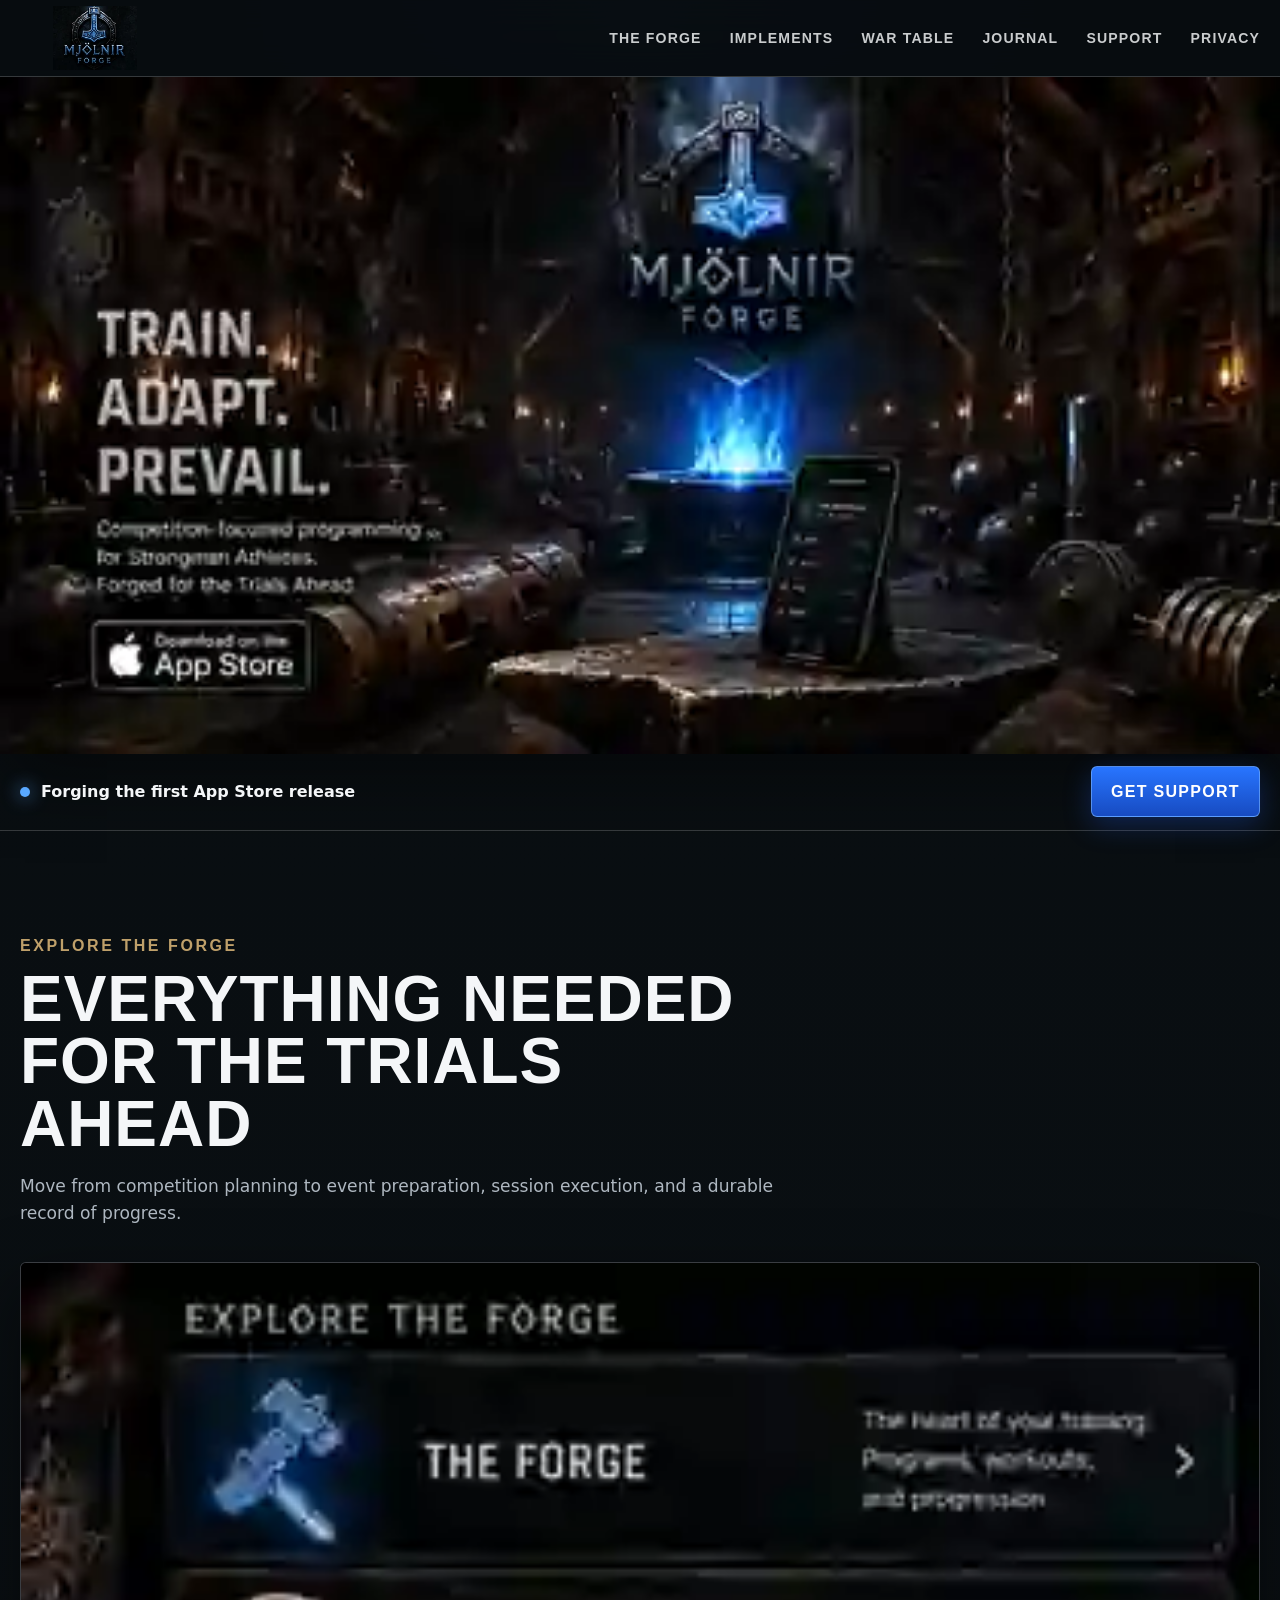
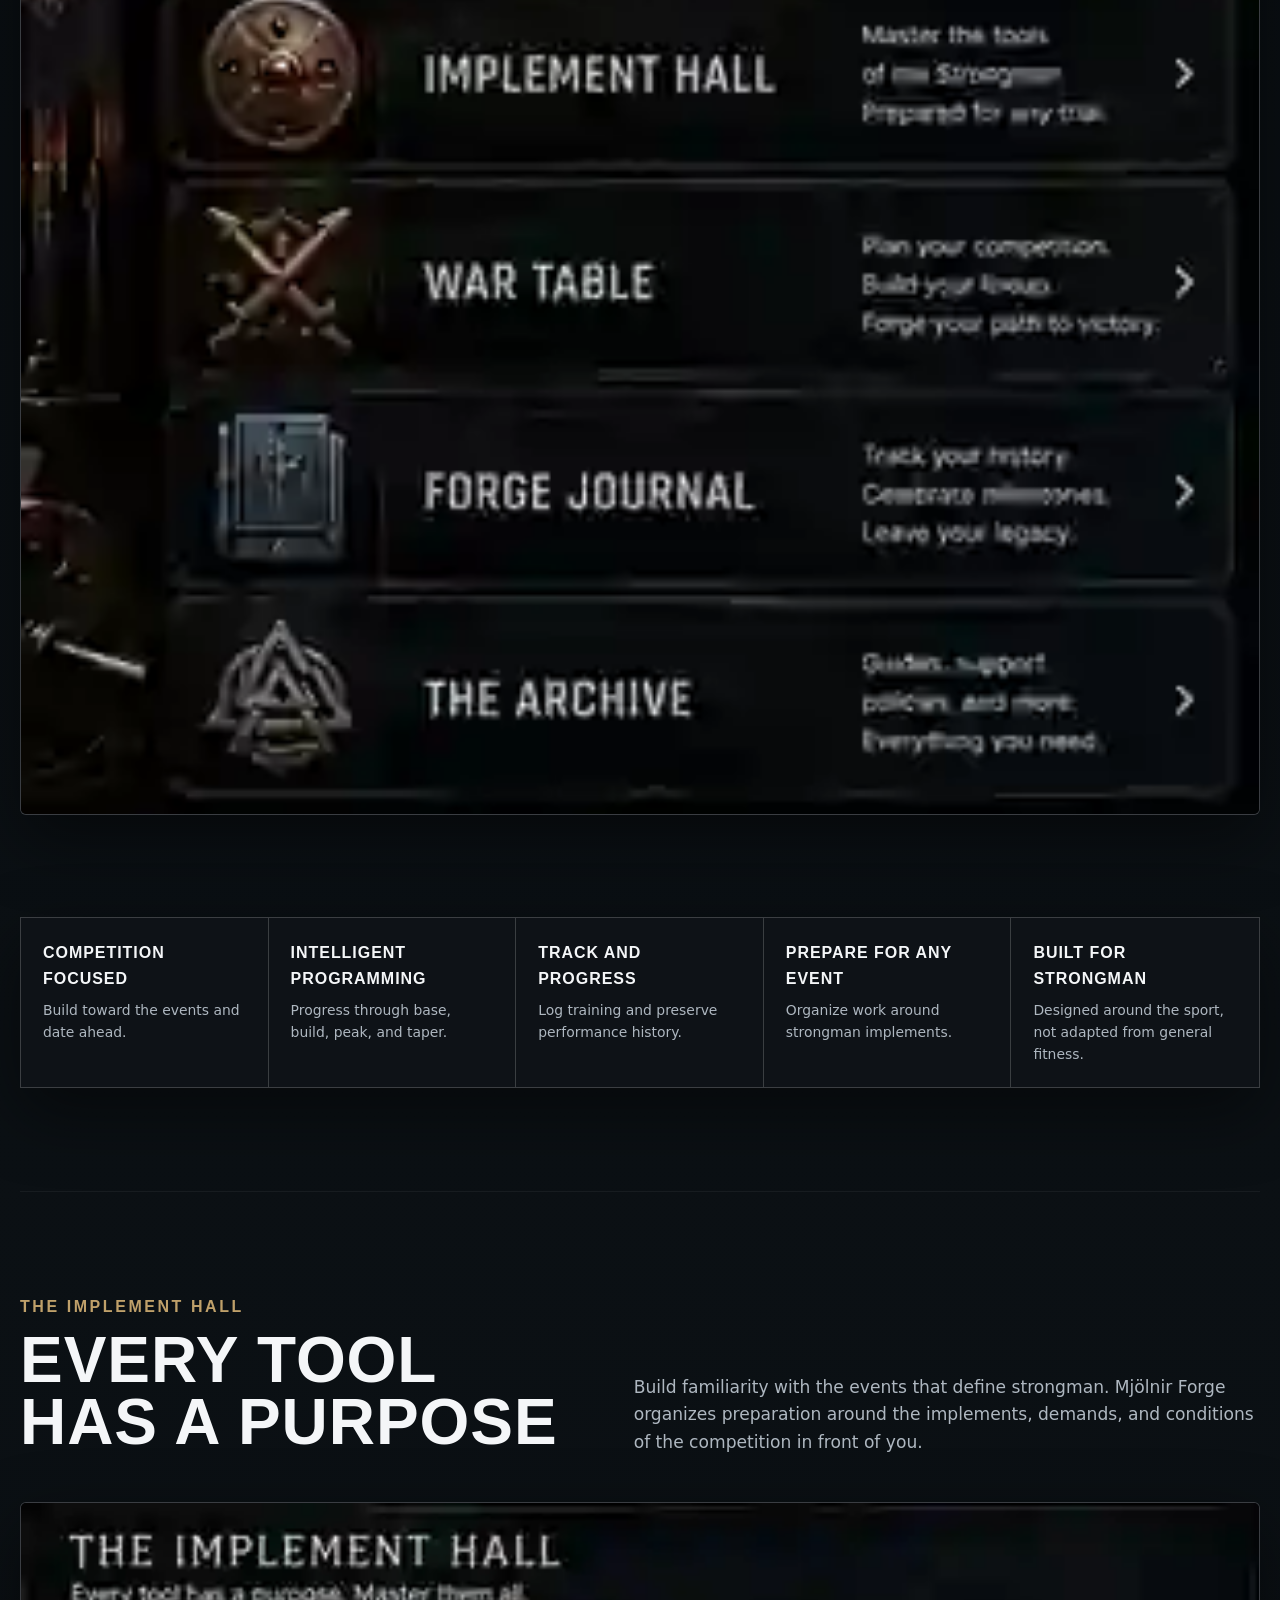
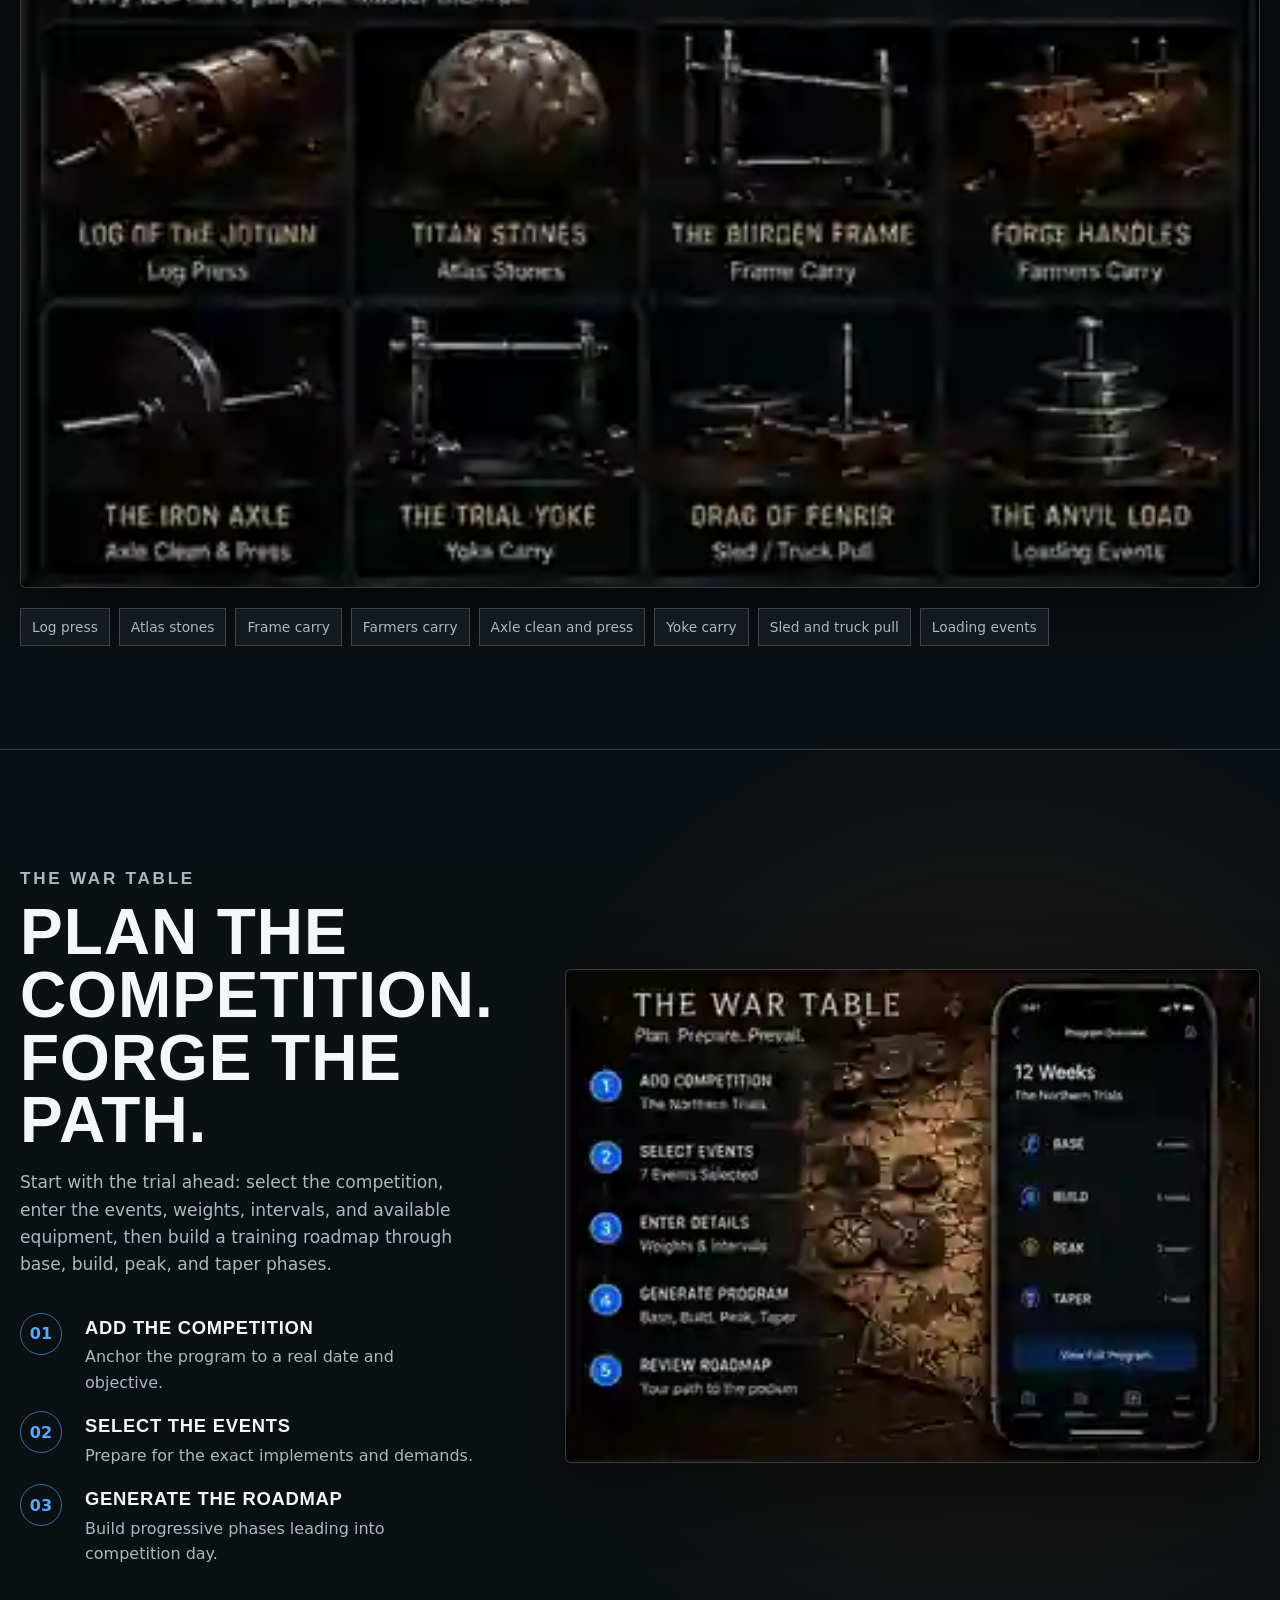
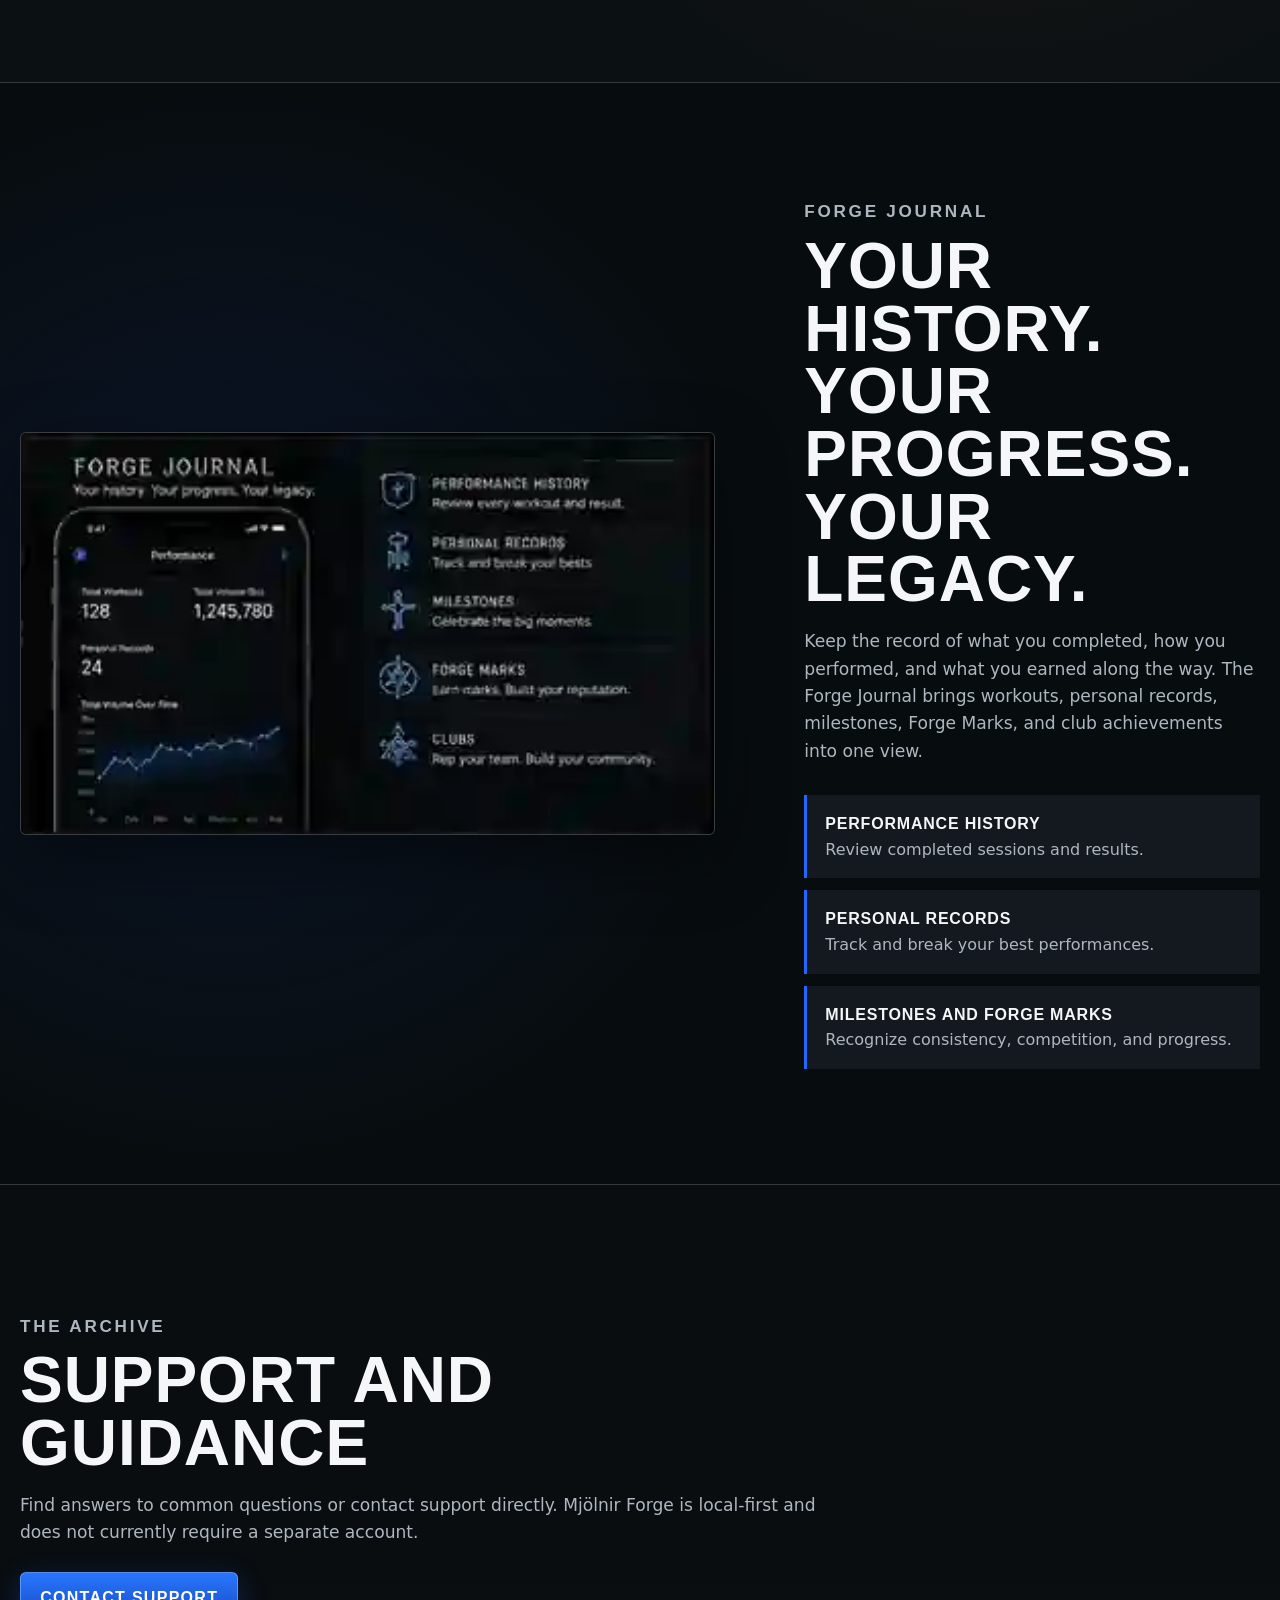
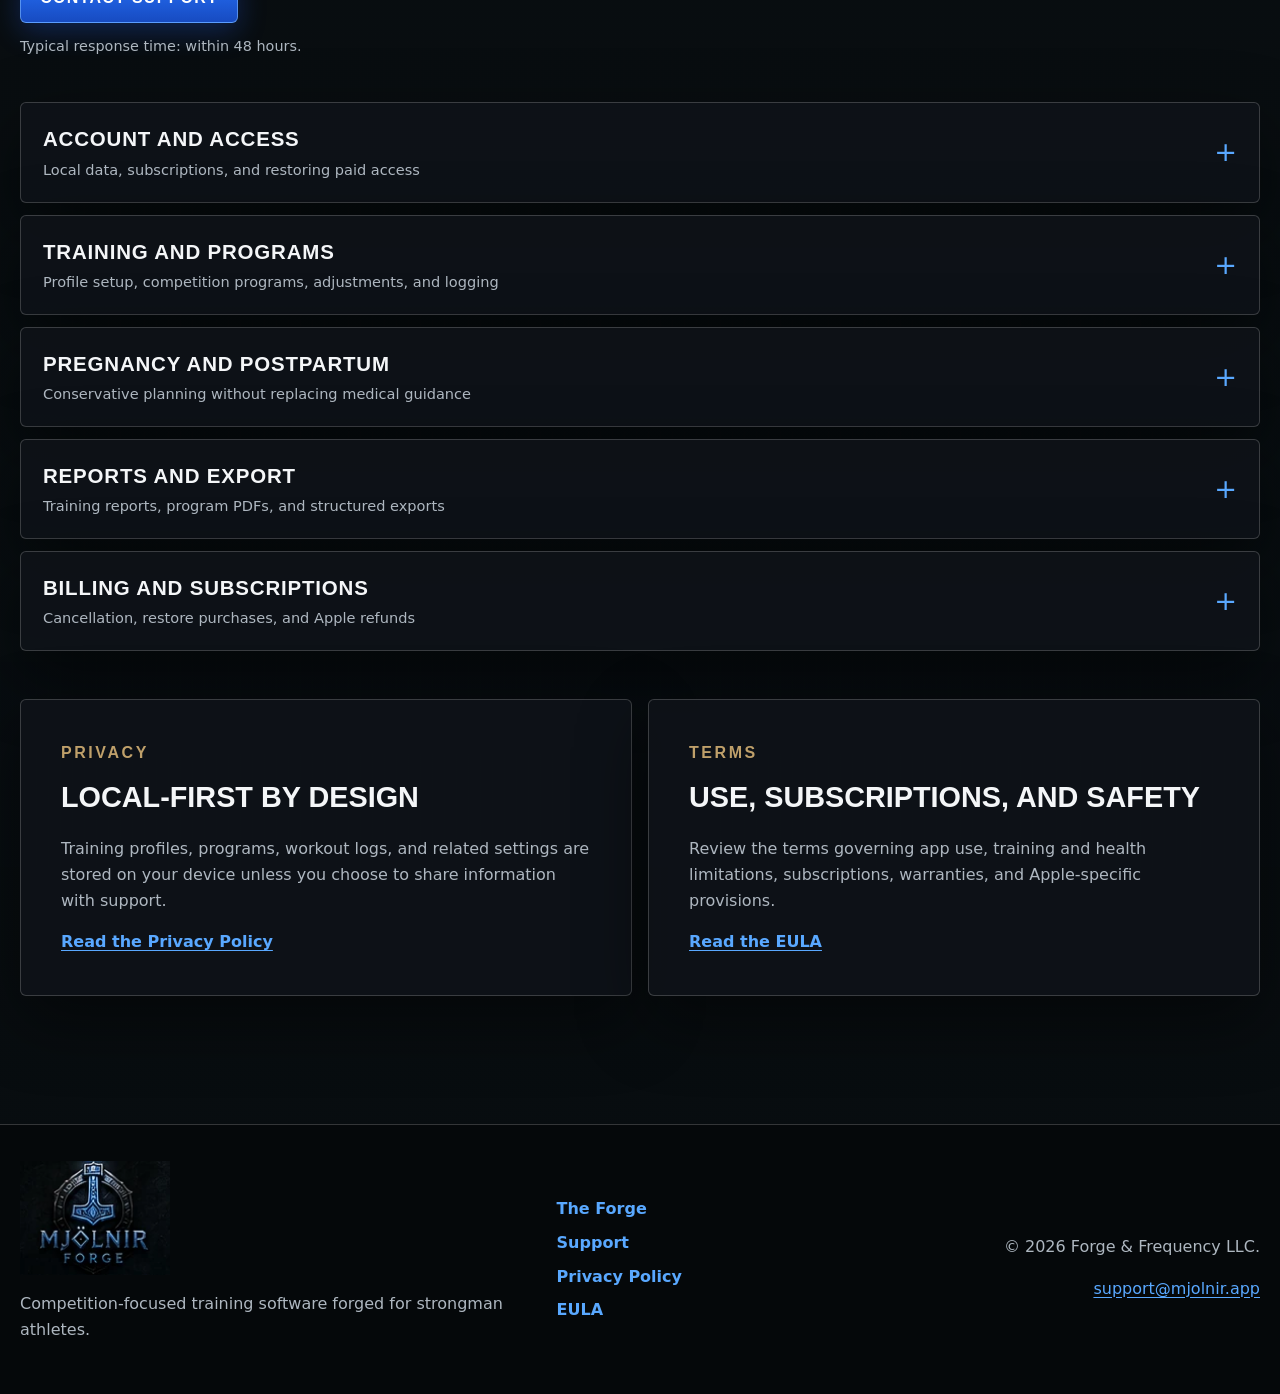
==== commit 21b2bbed: "Build Forge Hall marketing and support website" ====
--- a/index.html
+++ b/index.html
@@ -1,159 +1,236 @@
 <!doctype html>
 <html lang="en">
-<head>
-  <meta charset="utf-8">
-  <meta name="viewport" content="width=device-width, initial-scale=1">
-  <title>Mjölnir Forge — Strongman Training, Forged for Competition</title>
-  <meta name="description" content="Mjölnir Forge is an offline-first iPhone training system for strongman and strongwoman athletes. Build competition-specific programs, log training, track progress, and prepare with purpose.">
-  <meta property="og:title" content="Mjölnir Forge">
-  <meta property="og:description" content="Competition-specific strongman training, forged around your events, equipment, experience, and performance.">
-  <meta property="og:type" content="website">
-  <meta property="og:url" content="https://mjolnirforge.com/">
-  <link rel="canonical" href="https://mjolnirforge.com/">
-  <link rel="stylesheet" href="styles.css">
-</head>
-<body>
-<a class="skip-link" href="#main">Skip to content</a>
-<header class="site-header">
-  <nav class="nav-shell" aria-label="Primary navigation">
-    <a class="brand" href="#top" aria-label="Mjölnir Forge home">
-      <span class="brand-rune" aria-hidden="true">ᛏ</span>
-      <span>Mj<span class="brand-o">ö</span>lnir <strong>Forge</strong></span>
-    </a>
-    <div class="nav-links">
-      <a href="#features">Features</a>
-      <a href="#how-it-works">How it works</a>
-      <a href="#support">Support</a>
-      <a href="privacy.html">Privacy</a>
-      <a href="terms.html">Terms</a>
-    </div>
-  </nav>
-  <section id="top" class="hero section-shell">
-    <div class="hero-copy">
-      <p class="eyebrow">Built for Strongman. Ready for Strongwoman.</p>
-      <h1>Train for the events.<br><span>Forge the performance.</span></h1>
-      <p class="hero-lede">Mjölnir Forge turns your competition, equipment, experience, and training feedback into a structured strongman program you can use even when the gym has no signal.</p>
-      <div class="hero-actions">
-        <a class="button button-primary" href="#app-store">Coming to the App Store</a>
-        <a class="button button-secondary" href="#support">Get Support</a>
+  <head>
+    <meta charset="utf-8">
+    <meta name="viewport" content="width=device-width, initial-scale=1">
+    <title>Mjölnir Forge | Strongman Training, Programming & Support</title>
+    <meta name="description" content="Mjölnir Forge is a local-first iOS training system for strongman athletes. Explore competition-focused programming, performance tracking, support resources, privacy information, and terms.">
+    <meta name="theme-color" content="#080d10">
+    <meta property="og:title" content="Mjölnir Forge">
+    <meta property="og:description" content="Train. Adapt. Prevail. Competition-focused programming forged for the trials ahead.">
+    <meta property="og:type" content="website">
+    <link rel="stylesheet" href="styles.css">
+  </head>
+  <body>
+    <a class="skip-link" href="#main">Skip to content</a>
+
+    <header class="site-header">
+      <div class="nav-shell">
+        <a class="brand" href="index.html" aria-label="Mjölnir Forge home">
+          <img class="brand-logo" src="assets/forge/logo.webp" alt="Mjölnir Forge">
+        </a>
+        <nav class="nav-links" aria-label="Primary navigation">
+          <a href="#forge">The Forge</a>
+          <a href="#implements">Implements</a>
+          <a href="#war-table">War Table</a>
+          <a href="#journal">Journal</a>
+          <a href="#support">Support</a>
+          <a href="privacy.html">Privacy</a>
+        </nav>
       </div>
-      <div class="hero-points" aria-label="Product highlights">
-        <span>Offline-first</span><span>Competition-specific</span><span>Privacy-minded</span>
+    </header>
+
+    <main id="main">
+      <section id="forge" class="hero-section" aria-labelledby="hero-title">
+        <div class="hero-frame">
+          <img src="assets/forge/hero.webp" alt="A blue-flamed forge inside a Norse-inspired strongman hall, surrounded by Atlas stones, logs, bars, plates, and a Mjölnir Forge app preview.">
+          <div class="hero-accessible-copy">
+            <p class="eyebrow">Mjölnir Forge for iOS</p>
+            <h1 id="hero-title">Train. Adapt. Prevail.</h1>
+            <p>Competition-focused programming, workout logging, and performance tracking forged for strongman athletes.</p>
+          </div>
+        </div>
+        <div class="hero-status section-shell">
+          <div>
+            <span class="status-dot" aria-hidden="true"></span>
+            <strong>Forging the first App Store release</strong>
+          </div>
+          <a class="button button-primary" href="#support">Get support</a>
+        </div>
+      </section>
+
+      <section class="section-shell explore-section" aria-labelledby="explore-title">
+        <div class="section-heading">
+          <p class="eyebrow">Explore the Forge</p>
+          <h2 id="explore-title">Everything needed for the trials ahead</h2>
+          <p>Move from competition planning to event preparation, session execution, and a durable record of progress.</p>
+        </div>
+        <a class="section-art-link" href="#implements">
+          <img src="assets/forge/explore.webp" alt="Explore the Forge navigation showing The Forge, Implement Hall, War Table, Forge Journal, and The Archive.">
+        </a>
+      </section>
+
+      <section class="section-shell benefit-section" aria-label="Product benefits">
+        <div class="benefit-grid">
+          <article><strong>Competition focused</strong><span>Build toward the events and date ahead.</span></article>
+          <article><strong>Intelligent programming</strong><span>Progress through base, build, peak, and taper.</span></article>
+          <article><strong>Track and progress</strong><span>Log training and preserve performance history.</span></article>
+          <article><strong>Prepare for any event</strong><span>Organize work around strongman implements.</span></article>
+          <article><strong>Built for strongman</strong><span>Designed around the sport, not adapted from general fitness.</span></article>
+        </div>
+      </section>
+
+      <section id="implements" class="section-shell content-section" aria-labelledby="implements-title">
+        <div class="section-heading split-heading">
+          <div>
+            <p class="eyebrow">The Implement Hall</p>
+            <h2 id="implements-title">Every tool has a purpose</h2>
+          </div>
+          <p>Build familiarity with the events that define strongman. Mjölnir Forge organizes preparation around the implements, demands, and conditions of the competition in front of you.</p>
+        </div>
+        <figure class="section-art">
+          <img src="assets/forge/implements.webp" alt="The Implement Hall with log press, Atlas stones, frame carry, farmers carry, axle, yoke, sled pull, and loading event cards.">
+        </figure>
+        <div class="event-tags" aria-label="Supported strongman event families">
+          <span>Log press</span><span>Atlas stones</span><span>Frame carry</span><span>Farmers carry</span>
+          <span>Axle clean and press</span><span>Yoke carry</span><span>Sled and truck pull</span><span>Loading events</span>
+        </div>
+      </section>
+
+      <section id="war-table" class="showcase-section" aria-labelledby="war-table-title">
+        <div class="section-shell showcase-grid">
+          <div class="showcase-copy">
+            <p class="eyebrow">The War Table</p>
+            <h2 id="war-table-title">Plan the competition. Forge the path.</h2>
+            <p>Start with the trial ahead: select the competition, enter the events, weights, intervals, and available equipment, then build a training roadmap through base, build, peak, and taper phases.</p>
+            <ol class="forging-steps">
+              <li><span>01</span><div><strong>Add the competition</strong><p>Anchor the program to a real date and objective.</p></div></li>
+              <li><span>02</span><div><strong>Select the events</strong><p>Prepare for the exact implements and demands.</p></div></li>
+              <li><span>03</span><div><strong>Generate the roadmap</strong><p>Build progressive phases leading into competition day.</p></div></li>
+            </ol>
+          </div>
+          <figure class="showcase-art"><img src="assets/forge/war-table.webp" alt="The War Table competition setup and twelve-week program overview."></figure>
+        </div>
+      </section>
+
+      <section id="journal" class="showcase-section showcase-section-alt" aria-labelledby="journal-title">
+        <div class="section-shell showcase-grid showcase-grid-reverse">
+          <figure class="showcase-art"><img src="assets/forge/forge-journal.webp" alt="Forge Journal performance dashboard, personal records, milestones, Forge Marks, and clubs."></figure>
+          <div class="showcase-copy">
+            <p class="eyebrow">Forge Journal</p>
+            <h2 id="journal-title">Your history. Your progress. Your legacy.</h2>
+            <p>Keep the record of what you completed, how you performed, and what you earned along the way. The Forge Journal brings workouts, personal records, milestones, Forge Marks, and club achievements into one view.</p>
+            <div class="feature-list">
+              <div><strong>Performance history</strong><span>Review completed sessions and results.</span></div>
+              <div><strong>Personal records</strong><span>Track and break your best performances.</span></div>
+              <div><strong>Milestones and Forge Marks</strong><span>Recognize consistency, competition, and progress.</span></div>
+            </div>
+          </div>
+        </div>
+      </section>
+
+      <section id="support" class="archive-section" aria-labelledby="support-title">
+        <div class="section-shell">
+          <div class="section-heading archive-heading">
+            <p class="eyebrow">The Archive</p>
+            <h2 id="support-title">Support and guidance</h2>
+            <p>Find answers to common questions or contact support directly. Mjölnir Forge is local-first and does not currently require a separate account.</p>
+            <a class="button button-primary" href="mailto:support@mjolnir.app">Contact support</a>
+            <span class="response-note">Typical response time: within 48 hours.</span>
+          </div>
+
+          <div class="support-grid">
+            <details class="topic">
+              <summary><span>Account and access</span><small>Local data, subscriptions, and restoring paid access</small></summary>
+              <div class="topic-details">
+                <h3>No separate Mjölnir Forge account</h3>
+                <ul>
+                  <li>Your athlete profile, programs, and workout logs are stored on your device.</li>
+                  <li>If you delete the app or move devices, local data may not appear unless restored through your device backup.</li>
+                </ul>
+                <h3>If paid access is not showing</h3>
+                <ol>
+                  <li>Connect the device to the internet.</li>
+                  <li>Confirm you are using the Apple ID that purchased the subscription.</li>
+                  <li>Use Restore Purchases or Refresh App Store Entitlement inside the app.</li>
+                  <li>Close and reopen the app if Apple shows the subscription as active.</li>
+                </ol>
+              </div>
+            </details>
+
+            <details class="topic">
+              <summary><span>Training and programs</span><small>Profile setup, competition programs, adjustments, and logging</small></summary>
+              <div class="topic-details">
+                <h3>Before creating a program</h3>
+                <ul>
+                  <li>Confirm training days, equipment, weight units, body weight, injuries, and training maxes.</li>
+                  <li>For a competition program, enter the events and target weights before generating the plan.</li>
+                  <li>Use current and realistic maxes so the plan begins where you are now.</li>
+                </ul>
+                <p>Mjölnir Forge is a planning tool and does not replace a coach, clinician, or your own judgment during training.</p>
+              </div>
+            </details>
+
+            <details class="topic">
+              <summary><span>Pregnancy and postpartum</span><small>Conservative planning without replacing medical guidance</small></summary>
+              <div class="topic-details">
+                <ul>
+                  <li>Use the applicable pregnancy or postpartum mode and keep dates, clearance status, and symptoms current.</li>
+                  <li>Follow guidance from your doctor, midwife, pelvic health physical therapist, or another qualified clinician.</li>
+                  <li>Stop training and seek appropriate care when warning symptoms occur.</li>
+                </ul>
+                <p>Pregnancy and postpartum guidance is educational and conservative. It is not medical care, diagnosis, or treatment.</p>
+              </div>
+            </details>
+
+            <details class="topic">
+              <summary><span>Reports and export</span><small>Training reports, program PDFs, and structured exports</small></summary>
+              <div class="topic-details">
+                <ol>
+                  <li>Open a saved program.</li>
+                  <li>Tap the share icon.</li>
+                  <li>Select the available report or program export.</li>
+                  <li>Save or share the generated file through iOS.</li>
+                </ol>
+                <p>If an export fails, reopen the app, try again, and contact support with the message displayed.</p>
+              </div>
+            </details>
+
+            <details class="topic">
+              <summary><span>Billing and subscriptions</span><small>Cancellation, restore purchases, and Apple refunds</small></summary>
+              <div class="topic-details">
+                <h3>Manage billing through Apple</h3>
+                <p>Open iPhone Settings, tap your name, choose Subscriptions, and select Mjölnir Forge. Apple controls billing, cancellation, and refund eligibility.</p>
+                <p>Use Restore Purchases after reinstalling the app or switching devices.</p>
+              </div>
+            </details>
+          </div>
+
+          <div class="legal-cards">
+            <article>
+              <p class="eyebrow">Privacy</p>
+              <h3>Local-first by design</h3>
+              <p>Training profiles, programs, workout logs, and related settings are stored on your device unless you choose to share information with support.</p>
+              <a href="privacy.html">Read the Privacy Policy</a>
+            </article>
+            <article>
+              <p class="eyebrow">Terms</p>
+              <h3>Use, subscriptions, and safety</h3>
+              <p>Review the terms governing app use, training and health limitations, subscriptions, warranties, and Apple-specific provisions.</p>
+              <a href="eula.html">Read the EULA</a>
+            </article>
+          </div>
+        </div>
+      </section>
+    </main>
+
+    <footer class="site-footer">
+      <div class="section-shell footer-grid">
+        <div class="footer-brand">
+          <img src="assets/forge/logo.webp" alt="Mjölnir Forge">
+          <p>Competition-focused training software forged for strongman athletes.</p>
+        </div>
+        <nav class="footer-links" aria-label="Footer navigation">
+          <a href="#forge">The Forge</a>
+          <a href="#support">Support</a>
+          <a href="privacy.html">Privacy Policy</a>
+          <a href="eula.html">EULA</a>
+        </nav>
+        <div class="footer-meta">
+          <p>&copy; 2026 Forge &amp; Frequency LLC.</p>
+          <a href="mailto:support@mjolnir.app">support@mjolnir.app</a>
+        </div>
       </div>
-    </div>
-    <div class="forge-card" aria-label="Mjölnir Forge product preview">
-      <div class="forge-glow"></div>
-      <div class="phone">
-        <div class="phone-top"></div>
-        <div class="phone-screen">
-          <p class="screen-label">TODAY AT THE FORGE</p>
-          <h2>Peak Week · Day 2</h2>
-          <div class="screen-event"><b>Log Clean &amp; Press</b><span>Competition preparation</span></div>
-          <div class="screen-metric"><span>Target RPE</span><strong>8</strong></div>
-          <div class="screen-metric"><span>Work sets</span><strong>4</strong></div>
-          <div class="screen-metric"><span>Rest</span><strong>3–4 min</strong></div>
-          <button type="button" disabled>Begin Session</button>
-        </div>
-      </div>
-    </div>
-  </section>
-</header>
-
-<main id="main">
-<section class="proof-band">
-  <div class="section-shell proof-grid">
-    <div><strong>Built around your show</strong><span>Events, implements, target loads, and date</span></div>
-    <div><strong>Designed for real gyms</strong><span>Core training tools remain available offline</span></div>
-    <div><strong>Made to explain the work</strong><span>Purpose, intent, RPE, rest, and coaching guidance</span></div>
-  </div>
-</section>
-
-<section id="features" class="section section-shell">
-  <div class="section-heading">
-    <p class="eyebrow dark">The complete training system</p>
-    <h2>More than a generic workout tracker</h2>
-    <p>Mjölnir Forge is designed around the demands of strongman and strongwoman competition—not retrofitted from bodybuilding templates.</p>
-  </div>
-  <div class="feature-grid">
-    <article><span>01</span><h3>Competition-Specific Programs</h3><p>Build a structured plan from your competition date, events, implements, target weights, equipment, experience, and schedule.</p></article>
-    <article><span>02</span><h3>Event Preparation</h3><p>Prepare for log, axle, yoke, farmers, stones, sandbags, deadlifts, medleys, carries, and other event demands.</p></article>
-    <article><span>03</span><h3>Purposeful Training Guidance</h3><p>See the purpose of the day, target RPE, workload intent, suggested rest, exercise instructions, and coaching cues.</p></article>
-    <article><span>04</span><h3>Training Log &amp; Progress</h3><p>Record sets, reps, load, distance, time, effort, and notes while building a history of the work you have completed.</p></article>
-    <article><span>05</span><h3>Phased Preparation</h3><p>Move through base, build, peak, and taper phases designed to bring training toward the demands of competition day.</p></article>
-    <article><span>06</span><h3>Local-First by Design</h3><p>Your core profile, programs, and workout logs remain on your device rather than requiring an account or constant backend connection.</p></article>
-  </div>
-</section>
-
-<section id="how-it-works" class="section section-dark">
-  <div class="section-shell">
-    <div class="section-heading narrow">
-      <p class="eyebrow">From entry form to competition day</p>
-      <h2>Tell the Forge what you face</h2>
-    </div>
-    <div class="steps">
-      <article><b>1</b><div><h3>Build your athlete profile</h3><p>Add experience, schedule, equipment, training maxes, limitations, and preferences.</p></div></article>
-      <article><b>2</b><div><h3>Enter the competition</h3><p>Select the events, implements, target weights, distances, rules, and competition date.</p></div></article>
-      <article><b>3</b><div><h3>Generate the program</h3><p>Mjölnir Forge organizes the preparation into progressive phases and training days.</p></div></article>
-      <article><b>4</b><div><h3>Train, log, and review</h3><p>Follow the intent, record performance, review progress, and carry the lessons forward.</p></div></article>
-    </div>
-  </div>
-</section>
-
-<section class="section safety-section">
-  <div class="section-shell split">
-    <div>
-      <p class="eyebrow dark">For the full athlete journey</p>
-      <h2>Inclusive training support</h2>
-      <p>Mjölnir Forge is designed for strongman and strongwoman athletes across experience levels. Pregnancy and postpartum modes provide conservative educational guidance and symptom-aware scaling for users who have appropriate clinical clearance.</p>
-    </div>
-    <aside class="notice">
-      <h3>Training and health notice</h3>
-      <p>Mjölnir Forge is a planning and educational tool. It is not medical advice, diagnosis, treatment, emergency support, or a substitute for a qualified clinician or coach.</p>
-    </aside>
-  </div>
-</section>
-
-<section id="support" class="section support-section">
-  <div class="section-shell">
-    <div class="section-heading">
-      <p class="eyebrow dark">Support</p>
-      <h2>Help when you need it</h2>
-      <p>Start with the quick answers below or contact Forge &amp; Frequency LLC directly.</p>
-    </div>
-    <div class="support-grid">
-      <article class="contact-card">
-        <h3>Contact support</h3>
-        <p>Include what you were doing, what happened, your iPhone model, iOS version, and any message shown in the app.</p>
-        <a class="button button-primary" href="mailto:support@mjolnirforge.com">support@mjolnirforge.com</a>
-        <small>Typical response target: within two business days.</small>
-      </article>
-      <div class="faq">
-        <details><summary>Does Mjölnir Forge require an account?</summary><p>No separate Mjölnir Forge account is required for the current local-first version. Core profile, program, and workout information is stored on your device.</p></details>
-        <details><summary>How do I restore a subscription?</summary><p>Confirm that you are signed into the Apple ID used for the purchase, then use Restore Purchases or refresh the App Store entitlement from the Subscription area in the app.</p></details>
-        <details><summary>What happens if I delete the app?</summary><p>Locally stored app data may be removed when the app is deleted. Data may only return if restored through an applicable device backup or future backup feature.</p></details>
-        <details><summary>How do I manage or cancel billing?</summary><p>Open iPhone Settings, tap your name, choose Subscriptions, select Mjölnir Forge, and manage the subscription through Apple.</p></details>
-        <details><summary>Can the app replace a coach or clinician?</summary><p>No. Use your own judgment and qualified professional guidance, especially for injuries, pregnancy, postpartum recovery, or symptoms that may require medical care.</p></details>
-      </div>
-    </div>
-  </div>
-</section>
-
-<section id="app-store" class="cta-section">
-  <div class="section-shell cta">
-    <div><p class="eyebrow">The Forge is being prepared</p><h2>Mjölnir Forge is coming to iPhone.</h2><p>App Store availability and download links will be added here following release.</p></div>
-    <a class="button button-secondary" href="mailto:support@mjolnirforge.com?subject=Mj%C3%B6lnir%20Forge%20Release%20Updates">Ask about release updates</a>
-  </div>
-</section>
-</main>
-
-<footer>
-  <div class="section-shell footer-grid">
-    <div><a class="brand" href="#top"><span class="brand-rune" aria-hidden="true">ᛏ</span><span>Mj<span class="brand-o">ö</span>lnir <strong>Forge</strong></span></a><p>A product of Forge &amp; Frequency LLC.</p></div>
-    <nav aria-label="Legal and support">
-      <a href="#support">Support</a><a href="privacy.html">Privacy Policy</a><a href="terms.html">Terms of Use</a><a href="eula.html">App EULA</a>
-    </nav>
-    <div class="footer-meta"><a href="mailto:support@mjolnirforge.com">support@mjolnirforge.com</a><p>© 2026 Forge &amp; Frequency LLC. All rights reserved.</p></div>
-  </div>
-</footer>
-</body>
+    </footer>
+  </body>
 </html>
--- a/styles.css
+++ b/styles.css
@@ -1,780 +1,439 @@
 :root {
-  --ink: #10161a;
-  --ink-strong: #070b0e;
-  --muted: #5d6872;
-  --line: #d7dde2;
-  --panel: #ffffff;
-  --panel-soft: #f6f8f9;
-  --night: #111820;
-  --night-2: #18222b;
-  --app-cyan: #20d7ff;
-  --cyan: #1a92ad;
-  --cyan-dark: #0b6176;
-  --brass: #b59a56;
-  --brass-soft: #d7c189;
-  --shadow: 0 18px 60px rgba(5, 11, 18, 0.18);
-  color-scheme: light;
-}
-
-* {
-  box-sizing: border-box;
-}
-
-html {
-  scroll-behavior: smooth;
-}
-
+  --forge-black: #080d10;
+  --forge-charcoal: #11171c;
+  --forge-steel: #1f252b;
+  --forge-steel-light: #313942;
+  --forge-blue: #2566ff;
+  --forge-blue-light: #59a8ff;
+  --forge-ember: #ff8a00;
+  --forge-brass: #bfa06a;
+  --forge-silver: #dadada;
+  --text-primary: #f4f6f8;
+  --text-secondary: #aeb7c0;
+  --border: rgba(218, 218, 218, 0.22);
+  --panel: rgba(14, 19, 24, 0.93);
+  --panel-soft: rgba(22, 28, 34, 0.88);
+  --shadow: 0 24px 70px rgba(0, 0, 0, 0.48);
+  --radius: 10px;
+  --heading-font: "Arial Narrow", "Roboto Condensed", Impact, sans-serif;
+  --body-font: Inter, ui-sans-serif, system-ui, -apple-system, BlinkMacSystemFont, "Segoe UI", sans-serif;
+  color-scheme: dark;
+}
+
+* { box-sizing: border-box; }
+html { scroll-behavior: smooth; background: var(--forge-black); }
 body {
   margin: 0;
+  color: var(--text-primary);
+  background:
+    radial-gradient(circle at 50% 0, rgba(37, 102, 255, 0.13), transparent 30rem),
+    linear-gradient(180deg, #080d10, #0b1014 34%, #080d10);
+  font-family: var(--body-font);
+  line-height: 1.6;
+}
+img { display: block; max-width: 100%; }
+a { color: var(--forge-blue-light); text-underline-offset: .2em; }
+a:hover { color: #91c7ff; }
+button, summary, a { -webkit-tap-highlight-color: transparent; }
+
+.skip-link {
+  position: fixed;
+  z-index: 100;
+  top: -5rem;
+  left: 1rem;
+  padding: .75rem 1rem;
+  background: #fff;
+  color: #000;
+  border-radius: 6px;
+}
+.skip-link:focus { top: 1rem; }
+.screen-reader-text,
+.hero-accessible-copy {
+  position: absolute !important;
+  width: 1px !important;
+  height: 1px !important;
+  padding: 0 !important;
+  margin: -1px !important;
+  overflow: hidden !important;
+  clip: rect(0, 0, 0, 0) !important;
+  white-space: nowrap !important;
+  border: 0 !important;
+}
+
+.section-shell,
+.nav-shell {
+  width: min(1420px, calc(100% - 40px));
+  margin-inline: auto;
+}
+
+.site-header {
+  position: sticky;
+  top: 0;
+  z-index: 50;
+  border-bottom: 1px solid var(--border);
+  background: rgba(8, 13, 16, .91);
+  backdrop-filter: blur(18px);
+}
+.nav-shell {
+  min-height: 76px;
+  display: flex;
+  align-items: center;
+  justify-content: space-between;
+  gap: 28px;
+}
+.brand { display: inline-flex; align-items: center; text-decoration: none; }
+.brand-logo { width: 150px; max-height: 64px; object-fit: contain; }
+.nav-links { display: flex; align-items: center; gap: clamp(14px, 2.2vw, 32px); }
+.nav-links a {
+  color: rgba(244, 246, 248, .82);
+  font-family: var(--heading-font);
+  font-weight: 800;
+  font-size: .88rem;
+  letter-spacing: .08em;
+  text-transform: uppercase;
+  text-decoration: none;
+}
+.nav-links a:hover { color: var(--forge-blue-light); }
+
+.hero-section { border-bottom: 1px solid var(--border); }
+.hero-frame {
+  width: min(1536px, 100%);
+  margin-inline: auto;
+  overflow: hidden;
+  background: #040607;
+  box-shadow: var(--shadow);
+}
+.hero-frame img { width: 100%; height: auto; }
+.hero-status {
+  min-height: 76px;
+  display: flex;
+  align-items: center;
+  justify-content: space-between;
+  gap: 24px;
+  color: var(--text-secondary);
+}
+.hero-status > div { display: flex; align-items: center; gap: 11px; }
+.hero-status strong { color: var(--text-primary); }
+.status-dot {
+  width: 10px;
+  height: 10px;
+  border-radius: 50%;
+  background: var(--forge-blue-light);
+  box-shadow: 0 0 18px rgba(89, 168, 255, .9);
+}
+
+.button {
+  min-height: 46px;
+  display: inline-flex;
+  align-items: center;
+  justify-content: center;
+  padding: .75rem 1.2rem;
+  border: 1px solid transparent;
+  border-radius: 6px;
+  font-family: var(--heading-font);
+  font-weight: 900;
+  letter-spacing: .08em;
+  text-transform: uppercase;
+  text-decoration: none;
+}
+.button-primary {
+  color: white;
+  background: linear-gradient(180deg, #2875ff, #174bc1);
+  border-color: rgba(126, 184, 255, .6);
+  box-shadow: 0 8px 28px rgba(37, 102, 255, .28);
+}
+.button-primary:hover { color: white; filter: brightness(1.1); }
+
+.explore-section,
+.content-section { padding-block: clamp(70px, 8vw, 118px); }
+.section-heading { max-width: 780px; margin-bottom: 34px; }
+.section-heading h2,
+.showcase-copy h2,
+.legal-body h2,
+.legal-hero h1 {
+  margin: 0 0 14px;
+  font-family: var(--heading-font);
+  font-size: clamp(2.2rem, 5vw, 4rem);
+  line-height: .98;
+  letter-spacing: .015em;
+  text-transform: uppercase;
+}
+.section-heading > p:last-child,
+.showcase-copy > p,
+.archive-heading > p { color: var(--text-secondary); font-size: 1.07rem; }
+.eyebrow {
+  margin: 0 0 9px;
+  color: var(--forge-brass);
+  font-family: var(--heading-font);
+  font-weight: 900;
+  letter-spacing: .16em;
+  text-transform: uppercase;
+}
+.split-heading {
+  max-width: none;
+  display: grid;
+  grid-template-columns: minmax(260px, .9fr) minmax(360px, 1fr);
+  align-items: end;
+  gap: 50px;
+}
+.split-heading > p { margin: 0 0 12px; }
+
+.explore-grid {
+  display: grid;
+  grid-template-columns: repeat(5, minmax(0, 1fr));
+  gap: 10px;
+}
+.image-card,
+.implement-card,
+.showcase-art,
+.topic,
+.legal-cards article {
+  border: 1px solid var(--border);
   background: var(--panel);
-  color: var(--ink);
-  font-family: Inter, ui-sans-serif, system-ui, -apple-system, BlinkMacSystemFont, "Segoe UI", sans-serif;
-  line-height: 1.55;
-}
-
-a {
-  color: var(--cyan-dark);
-  text-underline-offset: 0.18em;
-}
-
-a:hover {
-  color: #084a5b;
-}
-
-.skip-link {
-  left: 1rem;
+  box-shadow: var(--shadow);
+}
+.image-card {
+  overflow: hidden;
+  border-radius: 5px;
+  transition: transform .2s ease, border-color .2s ease, box-shadow .2s ease;
+}
+.image-card img { width: 100%; height: 100%; object-fit: cover; }
+.image-card:hover {
+  transform: translateY(-4px);
+  border-color: rgba(89, 168, 255, .7);
+  box-shadow: 0 22px 60px rgba(0,0,0,.5), 0 0 26px rgba(37,102,255,.18);
+}
+
+.section-art-link,
+.section-art {
+  display: block;
+  margin: 0;
+  overflow: hidden;
+  border: 1px solid var(--border);
+  border-radius: 6px;
+  background: var(--panel);
+  box-shadow: var(--shadow);
+}
+.section-art-link img, .section-art img { width: 100%; }
+.section-art-link { transition: transform .2s ease, border-color .2s ease; }
+.section-art-link:hover { transform: translateY(-3px); border-color: rgba(89,168,255,.7); }
+.benefit-grid {
+  display: grid;
+  grid-template-columns: repeat(5, minmax(0, 1fr));
+  border: 1px solid var(--border);
+  background: var(--panel);
+  box-shadow: var(--shadow);
+}
+.benefit-grid article { min-height: 125px; padding: 22px; border-right: 1px solid var(--border); }
+.benefit-grid article:last-child { border-right: 0; }
+.benefit-grid strong { display: block; font-family: var(--heading-font); text-transform: uppercase; letter-spacing: .06em; }
+.benefit-grid span { display: block; margin-top: 7px; color: var(--text-secondary); font-size: .87rem; }
+.event-tags { display: flex; flex-wrap: wrap; gap: 9px; margin-top: 20px; }
+.event-tags span { padding: 7px 11px; border: 1px solid var(--border); background: var(--panel-soft); color: var(--text-secondary); font-size: .86rem; }
+
+.benefit-section { padding-bottom: clamp(70px, 8vw, 110px); }
+.benefit-section img {
+  width: 100%;
+  border: 1px solid var(--border);
+  border-radius: 5px;
+  box-shadow: var(--shadow);
+}
+
+.content-section { border-top: 1px solid rgba(255,255,255,.05); }
+.implement-grid {
+  display: grid;
+  grid-template-columns: repeat(4, minmax(0, 1fr));
+  gap: 12px;
+}
+.implement-card { margin: 0; overflow: hidden; border-radius: 5px; }
+.implement-card img { width: 100%; aspect-ratio: 1.13 / 1; object-fit: cover; }
+.implement-card h3 {
+  margin: 16px 16px 2px;
+  color: var(--forge-brass);
+  font-family: var(--heading-font);
+  font-size: 1.12rem;
+  letter-spacing: .04em;
+  text-transform: uppercase;
+}
+.implement-card p { margin: 0 16px 17px; color: var(--text-secondary); font-size: .9rem; }
+
+.showcase-section {
+  padding-block: clamp(76px, 9vw, 130px);
+  border-top: 1px solid var(--border);
+  background:
+    radial-gradient(circle at 78% 50%, rgba(255, 138, 0, .08), transparent 32rem),
+    rgba(12, 17, 21, .6);
+}
+.showcase-section-alt {
+  background:
+    radial-gradient(circle at 18% 50%, rgba(37, 102, 255, .12), transparent 34rem),
+    rgba(7, 11, 14, .74);
+}
+.showcase-grid {
+  display: grid;
+  grid-template-columns: minmax(340px, .82fr) minmax(500px, 1.25fr);
+  align-items: center;
+  gap: clamp(42px, 7vw, 95px);
+}
+.showcase-grid-reverse { grid-template-columns: minmax(500px, 1.25fr) minmax(340px, .82fr); }
+.showcase-copy h2 { font-size: clamp(2.5rem, 5vw, 4.4rem); }
+.showcase-art { margin: 0; overflow: hidden; border-radius: 6px; }
+.showcase-art img { width: 100%; }
+.forging-steps { list-style: none; padding: 0; margin: 34px 0 0; display: grid; gap: 16px; }
+.forging-steps li { display: grid; grid-template-columns: 50px 1fr; align-items: start; gap: 15px; }
+.forging-steps li > span {
+  display: grid;
+  place-items: center;
+  width: 42px;
+  height: 42px;
+  border: 1px solid rgba(89,168,255,.6);
+  border-radius: 50%;
+  color: var(--forge-blue-light);
+  font-weight: 800;
+}
+.forging-steps strong { display: block; font-family: var(--heading-font); font-size: 1.15rem; letter-spacing: .04em; text-transform: uppercase; }
+.forging-steps p { margin: 2px 0 0; color: var(--text-secondary); }
+.feature-list { display: grid; gap: 12px; margin-top: 30px; }
+.feature-list div { padding: 16px 18px; border-left: 3px solid var(--forge-blue); background: var(--panel-soft); }
+.feature-list strong { display: block; font-family: var(--heading-font); text-transform: uppercase; letter-spacing: .05em; }
+.feature-list span { color: var(--text-secondary); }
+
+.archive-section {
+  padding-block: clamp(84px, 10vw, 140px);
+  border-top: 1px solid var(--border);
+  background:
+    linear-gradient(rgba(8,13,16,.92), rgba(8,13,16,.98)),
+    repeating-linear-gradient(90deg, rgba(255,255,255,.018) 0 1px, transparent 1px 12px);
+}
+.archive-heading { max-width: 820px; }
+.archive-heading .button { margin-top: 8px; }
+.response-note { display: block; margin-top: 12px; color: var(--text-secondary); font-size: .9rem; }
+.support-grid { display: grid; gap: 12px; margin-top: 44px; }
+.topic { border-radius: 6px; overflow: hidden; }
+.topic summary {
+  position: relative;
+  display: grid;
+  gap: 2px;
+  padding: 20px 58px 20px 22px;
+  cursor: pointer;
+  list-style: none;
+}
+.topic summary::-webkit-details-marker { display: none; }
+.topic summary::after {
+  content: "+";
   position: absolute;
-  top: -4rem;
-  z-index: 20;
-}
-
-.skip-link:focus {
-  background: var(--panel);
-  border-radius: 6px;
-  box-shadow: var(--shadow);
-  color: var(--ink);
-  padding: 0.7rem 1rem;
-  top: 1rem;
-}
-
-.site-header {
-  background:
-    linear-gradient(120deg, rgba(7, 10, 13, 0.98), rgba(17, 24, 31, 0.96)),
-    radial-gradient(circle at 77% 18%, rgba(255, 255, 255, 0.08), transparent 30%),
-    var(--night);
-  border-bottom: 1px solid rgba(255, 255, 255, 0.13);
-  color: #fff;
-}
-
-.nav-shell,
-.section-shell {
-  margin: 0 auto;
-  max-width: 1368px;
-  padding-left: 28px;
-  padding-right: 28px;
-}
-
-.nav-shell {
+  right: 22px;
+  top: 50%;
+  transform: translateY(-50%);
+  color: var(--forge-blue-light);
+  font-size: 1.7rem;
+  line-height: 1;
+}
+.topic[open] summary::after { content: "−"; }
+.topic summary span { font-family: var(--heading-font); font-weight: 900; font-size: 1.28rem; letter-spacing: .04em; text-transform: uppercase; }
+.topic summary small { color: var(--text-secondary); font-size: .91rem; }
+.topic-details { padding: 2px 24px 24px; color: var(--text-secondary); border-top: 1px solid rgba(255,255,255,.08); }
+.topic-details h3 { margin: 22px 0 8px; color: var(--text-primary); font-family: var(--heading-font); text-transform: uppercase; letter-spacing: .04em; }
+.topic-details li + li { margin-top: 6px; }
+.legal-cards { display: grid; grid-template-columns: repeat(2, minmax(0, 1fr)); gap: 16px; margin-top: 48px; }
+.legal-cards article { padding: clamp(24px, 4vw, 40px); border-radius: 6px; }
+.legal-cards h3 { margin: 0 0 12px; font-family: var(--heading-font); font-size: 1.8rem; text-transform: uppercase; }
+.legal-cards p:not(.eyebrow) { color: var(--text-secondary); }
+.legal-cards a { font-weight: 800; }
+
+.site-footer { border-top: 1px solid var(--border); background: #05080a; }
+.footer-grid {
+  min-height: 210px;
+  padding-block: 36px;
+  display: grid;
+  grid-template-columns: 1.2fr .8fr .8fr;
+  gap: 36px;
   align-items: center;
-  display: flex;
-  justify-content: space-between;
-  min-height: 68px;
-}
-
-.brand {
-  align-items: center;
-  color: #fff;
-  display: inline-flex;
-  gap: 14px;
-  text-decoration: none;
-}
-
-.brand-mark {
-  color: var(--brass-soft);
-  display: inline-flex;
-  height: 42px;
-  width: 42px;
-}
-
-.brand-name {
-  font-family: Georgia, "Times New Roman", serif;
-  font-size: clamp(2.1rem, 3vw, 3.1rem);
-  font-weight: 700;
-  letter-spacing: 0.02em;
-  line-height: 1;
-}
-
-.brand-o {
-  color: var(--app-cyan);
-  text-shadow: 0 0 18px rgba(32, 215, 255, 0.32);
-}
-
-.nav-links {
-  align-items: center;
-  display: flex;
-  gap: clamp(22px, 4vw, 54px);
-}
-
-.nav-links a {
-  border-bottom: 2px solid transparent;
-  color: rgba(255, 255, 255, 0.88);
-  font-size: 0.86rem;
-  font-weight: 800;
-  letter-spacing: 0.08em;
-  padding: 8px 0;
-  text-decoration: none;
-  text-transform: uppercase;
-}
-
-.nav-links a[aria-current="page"],
-.nav-links a:hover {
-  border-bottom-color: var(--cyan);
-  color: #67d4ec;
-}
-
-.hero {
+}
+.footer-brand img { width: 150px; }
+.footer-brand p,
+.footer-meta p { color: var(--text-secondary); }
+.footer-links { display: grid; gap: 8px; }
+.footer-links a { text-decoration: none; font-weight: 700; }
+.footer-meta { text-align: right; }
+
+/* Existing Privacy Policy and EULA pages */
+.legal-page .site-header { position: relative; }
+.legal-page .brand-logo { width: 145px; }
+.legal-hero {
+  position: relative;
   overflow: hidden;
-  position: relative;
-}
-
-.hero::after {
-  background: linear-gradient(90deg, rgba(255, 255, 255, 0.08), transparent);
-  content: "";
-  height: 1px;
-  left: 0;
-  opacity: 0.48;
-  position: absolute;
-  right: 0;
-  top: 0;
-}
-
-.hero-grid {
-  align-items: center;
-  display: grid;
-  gap: 52px;
-  grid-template-columns: minmax(420px, 0.82fr) minmax(430px, 1fr);
-  min-height: 235px;
-  padding-bottom: 24px;
-  padding-top: 25px;
-  position: relative;
-  z-index: 1;
-}
-
-.hero-copy {
-  max-width: 530px;
-}
-
-h1,
-h2,
-h3,
-p {
-  margin-top: 0;
-}
-
-h1 {
-  color: #fff;
-  font-size: clamp(2.35rem, 5vw, 4.1rem);
-  line-height: 1.02;
-  margin-bottom: 20px;
-}
-
-.hero-copy h1 {
-  font-size: clamp(2.25rem, 3.25vw, 2.95rem);
-  letter-spacing: -0.01em;
-  margin-bottom: 14px;
-}
-
-.hero-copy p {
-  color: rgba(255, 255, 255, 0.86);
-  font-size: clamp(1rem, 1.25vw, 1.06rem);
-  line-height: 1.45;
-  max-width: 500px;
-}
-
-.hero-actions {
-  align-items: center;
-  display: flex;
-  flex-wrap: wrap;
-  gap: 16px;
-  margin-top: 22px;
-}
-
-.button {
-  align-items: center;
-  border-radius: 8px;
-  display: inline-flex;
-  font-size: 0.9rem;
-  font-weight: 850;
-  gap: 10px;
+  padding-block: clamp(55px, 8vw, 100px);
+  border-top: 1px solid rgba(255,255,255,.08);
+}
+.legal-hero h1 { max-width: 900px; }
+.legal-hero > p { max-width: 820px; color: var(--text-secondary); font-size: 1.05rem; }
+.metadata { display: flex; flex-wrap: wrap; gap: 12px 28px; color: var(--text-secondary); font-size: .9rem; }
+.legal-layout {
+  display: grid;
+  grid-template-columns: 230px minmax(0, 840px);
   justify-content: center;
-  letter-spacing: 0.04em;
-  min-height: 49px;
-  padding: 0.85rem 1.35rem;
-  text-decoration: none;
-  text-transform: uppercase;
-}
-
-.button svg {
-  height: 22px;
-  width: 22px;
-}
-
-.button-primary {
-  background: linear-gradient(180deg, #31b6d1, var(--cyan));
-  box-shadow: 0 16px 34px rgba(26, 146, 173, 0.28);
-  color: #fff;
-}
-
-.button-primary:hover {
-  color: #fff;
-  filter: brightness(0.96);
-}
-
-.button-secondary {
-  border: 1px solid rgba(255, 255, 255, 0.28);
-  color: #fff;
-}
-
-.button-secondary:hover {
-  border-color: rgba(103, 212, 236, 0.68);
-  color: #67d4ec;
-}
-
-.response-note {
-  color: rgba(255, 255, 255, 0.68);
-  display: block;
-  font-size: 0.92rem;
-  margin-top: 14px;
-}
-
-.hero-art {
-  bottom: 10px;
-  display: block;
-  height: 310px;
-  overflow: hidden;
-  pointer-events: none;
-  position: absolute;
-  right: 28px;
-  width: min(55%, 705px);
-}
-
-.hero-art img {
-  display: block;
-  filter: contrast(1.02) brightness(1.02);
-  height: 100%;
-  max-width: 100%;
-  object-fit: contain;
-  opacity: 0.96;
-  -webkit-mask-image: radial-gradient(ellipse 43% 64% at 52% 52%, #000 48%, rgba(0, 0, 0, 0.72) 62%, transparent 84%);
-  mask-image: radial-gradient(ellipse 43% 64% at 52% 52%, #000 48%, rgba(0, 0, 0, 0.72) 62%, transparent 84%);
-  width: auto;
-}
-
-.band {
-  border-bottom: 1px solid var(--line);
-}
-
-.quick-help {
-  background: var(--panel);
-}
-
-.quick-grid {
-  display: grid;
-  gap: 22px 24px;
-  grid-template-columns: minmax(220px, 0.78fr) repeat(2, minmax(280px, 1fr));
-  padding-bottom: 24px;
-  padding-top: 24px;
-}
-
-.quick-title {
-  grid-row: span 3;
-}
-
-.quick-title h2 {
-  font-size: 1.45rem;
-  line-height: 1.12;
-  margin-bottom: 10px;
-}
-
-.quick-title p,
-.topic-blurb,
-.topic-details li,
-.legal-summary p,
+  gap: clamp(36px, 7vw, 90px);
+  padding-block: clamp(60px, 8vw, 110px);
+}
+.legal-nav { position: sticky; top: 28px; align-self: start; display: grid; gap: 9px; }
+.legal-nav h2 { margin: 0 0 10px; font-family: var(--heading-font); text-transform: uppercase; }
+.legal-nav a { color: var(--text-secondary); text-decoration: none; }
+.legal-nav a:hover { color: var(--forge-blue-light); }
+.legal-body section { scroll-margin-top: 30px; padding-bottom: 28px; margin-bottom: 32px; border-bottom: 1px solid var(--border); }
+.legal-body h2 { font-size: clamp(1.7rem, 3vw, 2.4rem); }
 .legal-body p,
-.legal-body li {
-  color: var(--muted);
-}
-
-.topic {
-  background: #fff;
-  border: 1px solid var(--line);
-  border-radius: 8px;
-  padding: 18px;
-}
-
-.topic-summary {
-  column-gap: 14px;
-  cursor: pointer;
-  display: grid;
-  grid-template-columns: 34px minmax(0, 1fr);
-  list-style: none;
-}
-
-.topic-summary::-webkit-details-marker {
-  display: none;
-}
-
-.topic-icon {
-  color: var(--cyan-dark);
-  grid-row: 1 / 4;
-  height: 34px;
-  margin-bottom: 0;
-  margin-top: 1px;
-  width: 34px;
-}
-
-.topic-name {
-  color: var(--ink);
-  display: block;
-  font-size: 1rem;
-  font-weight: 800;
-  line-height: 1.16;
-  margin-bottom: 4px;
-}
-
-.topic-blurb,
-.topic-details p,
-.topic-details li {
-  display: block;
-  font-size: 0.93rem;
-  line-height: 1.45;
-}
-
-.topic-blurb {
-  font-size: 0.9rem;
-  line-height: 1.38;
-  margin-bottom: 7px;
-}
-
-.topic-toggle,
-.text-link {
-  font-size: 0.92rem;
-  font-weight: 800;
-  text-decoration: none;
-}
-
-.topic-toggle {
-  color: var(--cyan-dark);
-}
-
-.topic-toggle::after {
-  content: "+";
-  display: inline-block;
-  margin-left: 0.42rem;
-}
-
-.topic[open] .topic-toggle::after {
-  content: "-";
-}
-
-.topic-details {
-  margin-left: 48px;
-  padding-top: 10px;
-}
-
-.topic-details h4 {
-  color: var(--ink);
-  font-size: 0.94rem;
-  line-height: 1.24;
-  margin: 15px 0 7px;
-}
-
-.topic-details h4:first-child {
-  margin-top: 0;
-}
-
-.topic-details p {
-  color: var(--muted);
-  margin: 10px 0 0;
-}
-
-.topic-details ul,
-.topic-details ol {
-  margin: 0;
-  padding-left: 1rem;
-}
-
-.topic-details li + li {
-  margin-top: 6px;
-}
-
-.topic-details a {
-  color: var(--cyan-dark);
-  font-weight: 800;
-}
-
-.topic-summary:focus-visible {
-  border-radius: 8px;
-  outline: 3px solid rgba(26, 146, 173, 0.24);
-  outline-offset: 6px;
-}
-
-.legal-overview {
-  background: var(--panel);
-}
-
-.legal-summary {
-  align-items: start;
-  display: grid;
-  gap: 26px;
-  grid-template-columns: 54px minmax(0, 1fr) auto;
-  padding-bottom: 20px;
-  padding-top: 20px;
-}
-
-.legal-summary + .legal-summary {
-  border-top: 1px solid var(--line);
-}
-
-.legal-summary h2 {
-  font-size: clamp(1.55rem, 2.3vw, 2rem);
-  line-height: 1.12;
-  margin-bottom: 12px;
-}
-
-.legal-summary p,
-.legal-summary li {
-  font-size: 0.91rem;
-  line-height: 1.34;
-}
-
-.summary-icon {
-  color: var(--cyan-dark);
-  height: 48px;
-  margin-top: 6px;
-  width: 48px;
-}
-
-.summary-action {
-  white-space: nowrap;
-}
-
-.summary-list {
-  color: var(--muted);
-  margin: 11px 0 0;
-  padding-left: 1.1rem;
-}
-
-.summary-list li + li {
-  margin-top: 4px;
-}
-
-.legal-page {
-  background: var(--panel-soft);
-}
-
-.legal-hero {
-  overflow: hidden;
-  padding-bottom: 52px;
-  padding-top: 44px;
-  position: relative;
-}
-
-.legal-hero > * {
-  position: relative;
-  z-index: 1;
-}
-
-.legal-hero::after {
-  background: url("assets/hero-hammer.jpg") center / contain no-repeat;
-  bottom: -28px;
-  content: "";
-  height: 210px;
-  opacity: 0.34;
-  pointer-events: none;
-  position: absolute;
-  right: 28px;
-  width: min(46%, 560px);
-  z-index: 0;
-}
-
-.legal-hero h1 {
-  max-width: 820px;
-}
-
-.legal-hero p {
-  color: rgba(255, 255, 255, 0.82);
-  font-size: 1.08rem;
-  max-width: 770px;
-}
-
-.legal-layout {
-  display: grid;
-  gap: 36px;
-  grid-template-columns: minmax(210px, 0.28fr) minmax(0, 1fr);
-  padding-bottom: 70px;
-  padding-top: 42px;
-}
-
-.legal-nav {
-  align-self: start;
-  background: #fff;
-  border: 1px solid var(--line);
-  border-radius: 8px;
-  padding: 20px;
-  position: sticky;
-  top: 20px;
-}
-
-.legal-nav h2 {
-  font-size: 0.82rem;
-  letter-spacing: 0.08em;
-  margin-bottom: 12px;
-  text-transform: uppercase;
-}
-
-.legal-nav a {
-  display: block;
-  font-size: 0.95rem;
-  padding: 7px 0;
-  text-decoration: none;
-}
-
-.legal-body {
-  background: #fff;
-  border: 1px solid var(--line);
-  border-radius: 8px;
-  padding: clamp(26px, 5vw, 54px);
-}
-
-.legal-body h2 {
-  border-top: 1px solid var(--line);
-  font-size: 1.45rem;
-  line-height: 1.2;
-  margin-bottom: 12px;
-  margin-top: 34px;
-  padding-top: 30px;
-}
-
-.legal-body h2:first-child {
-  border-top: 0;
-  margin-top: 0;
-  padding-top: 0;
-}
-
-.legal-body h3 {
-  font-size: 1.06rem;
-  margin-bottom: 8px;
-  margin-top: 22px;
-}
-
-.legal-body ul {
-  margin-top: 8px;
-  padding-left: 1.15rem;
-}
-
-.legal-body li + li {
-  margin-top: 8px;
-}
-
-.callout {
-  background: #edf8fb;
-  border-left: 4px solid var(--cyan);
-  border-radius: 8px;
-  margin: 22px 0;
-  padding: 18px 20px;
-}
-
-.callout p:last-child {
-  margin-bottom: 0;
-}
-
-.metadata {
-  color: var(--muted);
-  display: flex;
-  flex-wrap: wrap;
-  font-size: 0.95rem;
-  gap: 16px;
-  margin-top: 20px;
-}
-
-.site-footer {
-  background:
-    linear-gradient(120deg, rgba(9, 14, 18, 0.98), rgba(20, 29, 38, 0.98)),
-    var(--night);
-  color: rgba(255, 255, 255, 0.76);
-}
-
-.footer-grid {
-  align-items: center;
-  display: grid;
-  gap: 28px;
-  grid-template-columns: 1fr auto 1fr;
-  min-height: 104px;
-  padding-bottom: 18px;
-  padding-top: 18px;
-}
-
-.footer-grid .brand-name {
-  font-size: 1.6rem;
-}
-
-.footer-links {
-  display: flex;
-  flex-wrap: wrap;
-  gap: 24px;
-  justify-content: center;
-}
-
-.footer-links a,
-.footer-meta a {
-  color: rgba(255, 255, 255, 0.88);
-  font-size: 0.86rem;
-  font-weight: 800;
-  letter-spacing: 0.06em;
-  text-decoration: none;
-  text-transform: uppercase;
-}
-
-.footer-meta {
-  justify-self: end;
-  text-align: right;
-}
-
-.footer-meta p {
-  margin-bottom: 4px;
-}
-
-@media (max-width: 900px) {
-  .nav-shell {
-    align-items: flex-start;
-    flex-direction: column;
-    gap: 18px;
-    padding-bottom: 22px;
-    padding-top: 22px;
-  }
-
-  .hero::after {
-    opacity: 0.28;
-    right: -120px;
-  }
-
-  .hero-grid {
-    grid-template-columns: 1fr;
-  }
-
-  .hero-art {
-    bottom: auto;
-    height: clamp(150px, 27vw, 230px);
-    margin: 8px auto 0;
-    max-width: 620px;
-    position: relative;
-    right: auto;
-    width: 100%;
-  }
-
-  .quick-grid {
-    grid-template-columns: 1fr 1fr;
-  }
-
-  .quick-title {
-    grid-column: 1 / -1;
-    grid-row: auto;
-  }
-
-  .legal-summary {
-    grid-template-columns: 46px minmax(0, 1fr);
-  }
-
-  .summary-action {
-    grid-column: 2;
-  }
-
-  .legal-layout {
-    grid-template-columns: 1fr;
-  }
-
-  .legal-hero::after {
-    bottom: -20px;
-    height: 150px;
-    opacity: 0.24;
-    right: -36px;
-    width: 66%;
-  }
-
-  .legal-nav {
-    position: static;
-  }
-
-  .footer-grid {
-    grid-template-columns: 1fr;
-  }
-
-  .footer-links {
-    justify-content: flex-start;
-  }
-
-  .footer-meta {
-    justify-self: start;
-    text-align: left;
-  }
-}
-
-@media (max-width: 640px) {
-  .nav-links {
-    align-items: flex-start;
-    flex-direction: column;
-    gap: 8px;
-  }
-
-  .brand-name {
-    font-size: 1.95rem;
-  }
-
-  .hero-grid,
-  .legal-hero {
-    padding-top: 26px;
-  }
-
-  .hero-actions {
-    align-items: stretch;
-    flex-direction: column;
-  }
-
-  .hero-art {
-    height: clamp(120px, 36vw, 165px);
-    margin-top: 4px;
-  }
-
-  .legal-hero::after {
-    height: 118px;
-    opacity: 0.18;
-    right: -88px;
-    width: 82%;
-  }
-
-  .button {
-    width: 100%;
-  }
-
-  .quick-grid {
-    grid-template-columns: 1fr;
-  }
-
-  .legal-summary {
-    grid-template-columns: 1fr;
-  }
-
-  .summary-action {
-    grid-column: 1;
-    white-space: normal;
-  }
-
-  .legal-body {
-    border-left: 0;
-    border-right: 0;
-    border-radius: 0;
-    margin-left: -28px;
-    margin-right: -28px;
-  }
-}
+.legal-body li { color: #c7ced5; }
+.callout { padding: 18px 20px; border-left: 3px solid var(--forge-blue); background: var(--panel-soft); }
+.callout p:last-child { margin-bottom: 0; }
+.legal-page .footer-grid .brand { display: none; }
+
+@media (max-width: 1100px) {
+  .benefit-grid { grid-template-columns: repeat(2, minmax(0, 1fr)); }
+  .benefit-grid article { border-bottom: 1px solid var(--border); }
+  .nav-links { gap: 17px; }
+  .nav-links a:nth-child(2), .nav-links a:nth-child(4) { display: none; }
+  .explore-grid { grid-template-columns: repeat(3, minmax(0, 1fr)); }
+  .implement-grid { grid-template-columns: repeat(2, minmax(0, 1fr)); }
+  .showcase-grid,
+  .showcase-grid-reverse { grid-template-columns: 1fr; }
+  .showcase-grid-reverse .showcase-art { order: 2; }
+}
+
+@media (max-width: 760px) {
+  .benefit-grid { grid-template-columns: 1fr; }
+  .benefit-grid article { min-height: auto; border-right: 0; }
+  .section-shell,
+  .nav-shell { width: min(100% - 28px, 1420px); }
+  .nav-shell { min-height: 68px; }
+  .brand-logo { width: 120px; }
+  .nav-links a { display: none; }
+  .nav-links a:last-child { display: inline; }
+  .hero-status { min-height: 100px; align-items: flex-start; flex-direction: column; justify-content: center; gap: 14px; }
+  .split-heading { grid-template-columns: 1fr; gap: 10px; }
+  .explore-grid { grid-template-columns: 1fr; }
+  .image-card img { width: 100%; max-height: 145px; object-fit: cover; }
+  .implement-grid { grid-template-columns: repeat(2, minmax(0, 1fr)); gap: 8px; }
+  .implement-card h3 { font-size: .92rem; margin: 12px 10px 2px; }
+  .implement-card p { margin: 0 10px 12px; font-size: .8rem; }
+  .legal-cards,
+  .footer-grid { grid-template-columns: 1fr; }
+  .footer-meta { text-align: left; }
+  .legal-layout { grid-template-columns: 1fr; }
+  .legal-nav { position: static; padding: 18px; border: 1px solid var(--border); background: var(--panel); }
+}
+
+@media (max-width: 480px) {
+  .section-shell,
+  .nav-shell { width: min(100% - 20px, 1420px); }
+  .hero-frame { min-height: 310px; }
+  .hero-frame img { width: auto; max-width: none; height: 310px; transform: translateX(-24%); }
+  .section-heading h2,
+  .showcase-copy h2,
+  .legal-hero h1 { font-size: 2.2rem; }
+}
+
+@media (prefers-reduced-motion: reduce) {
+  html { scroll-behavior: auto; }
+  .image-card { transition: none; }
+}
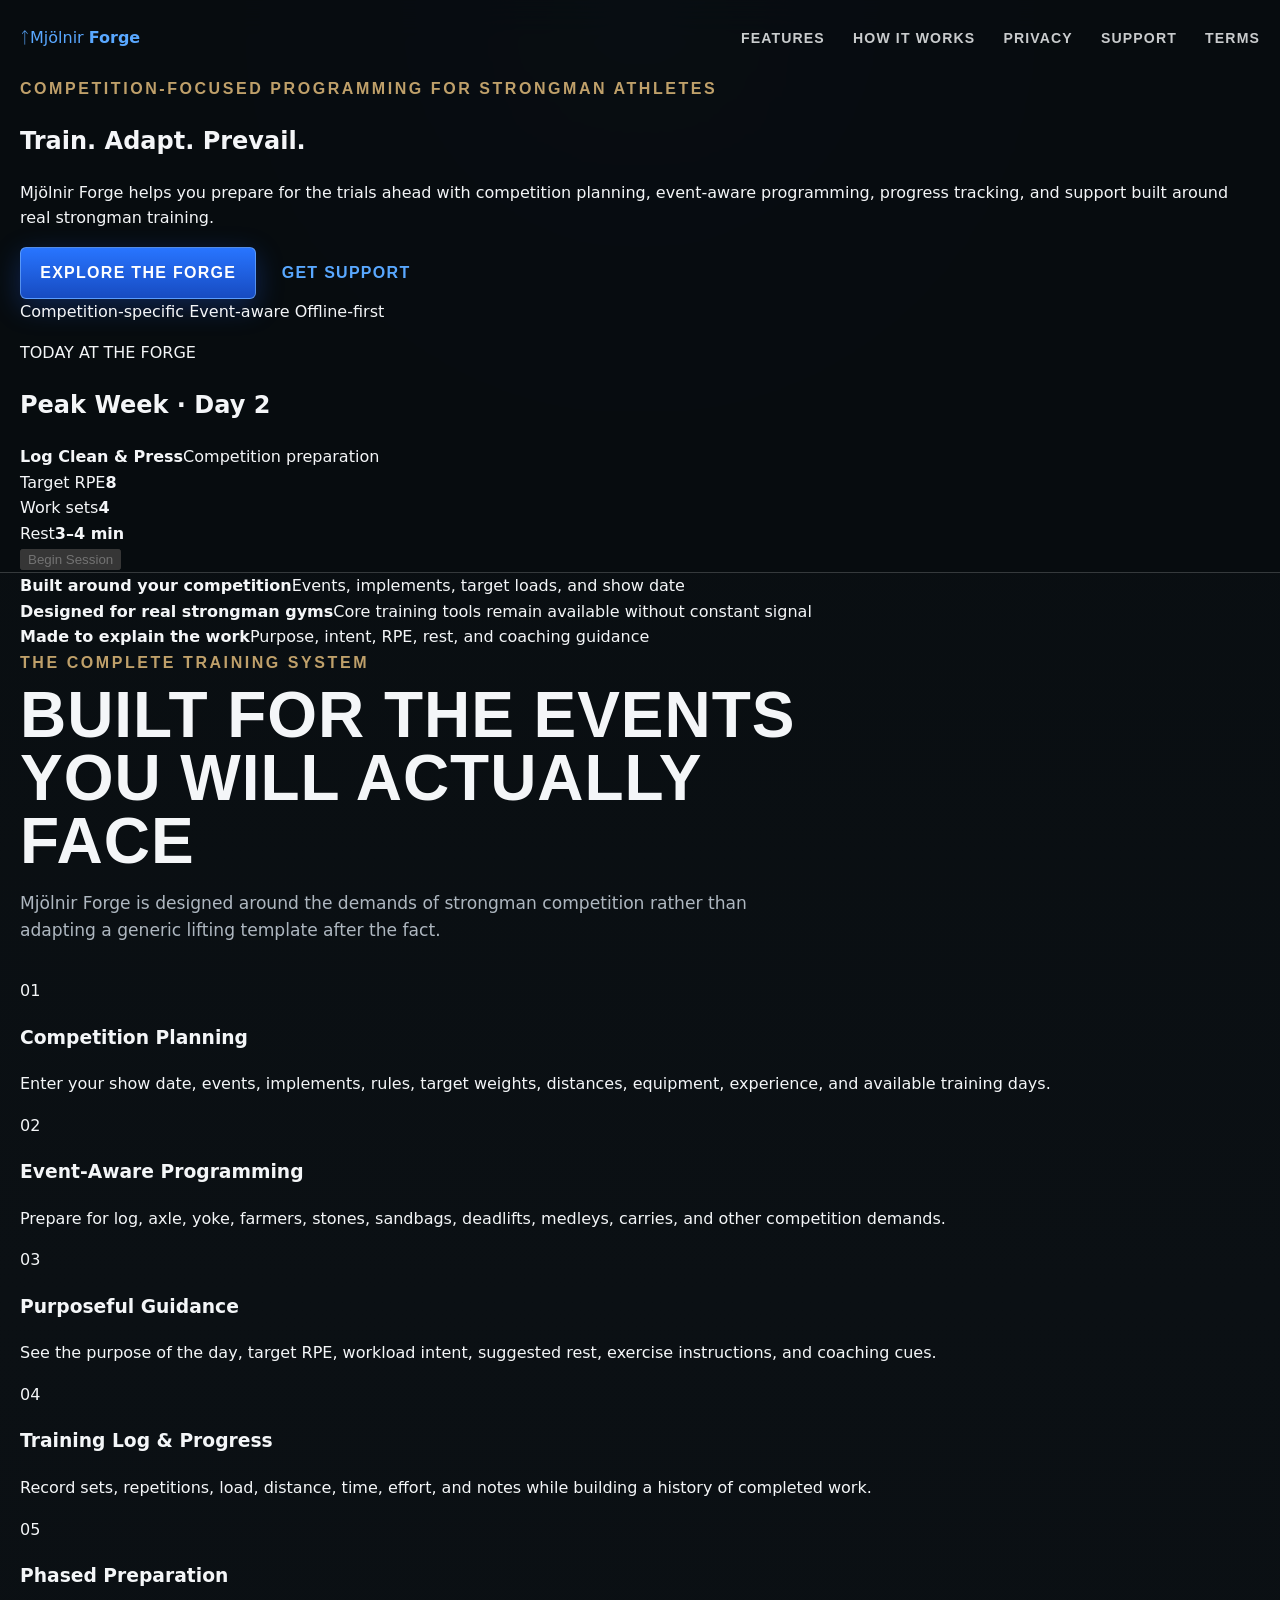
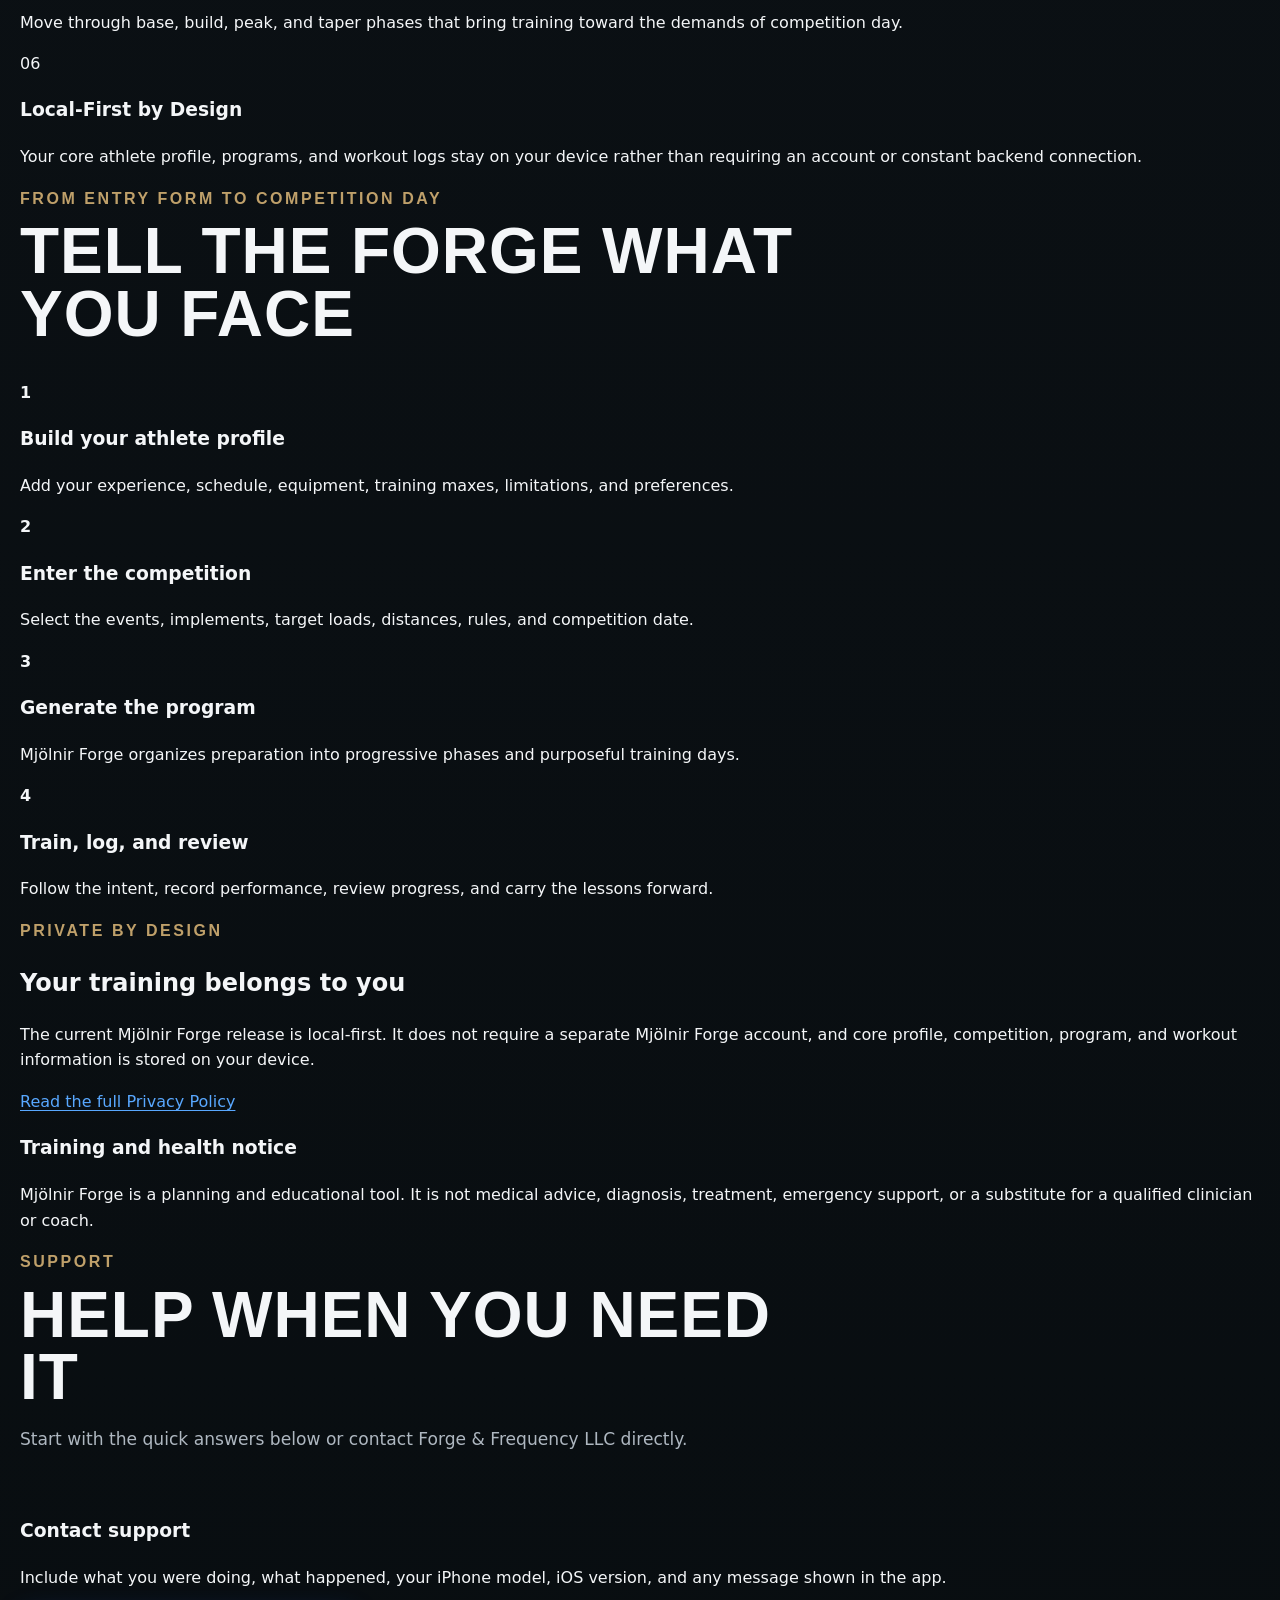
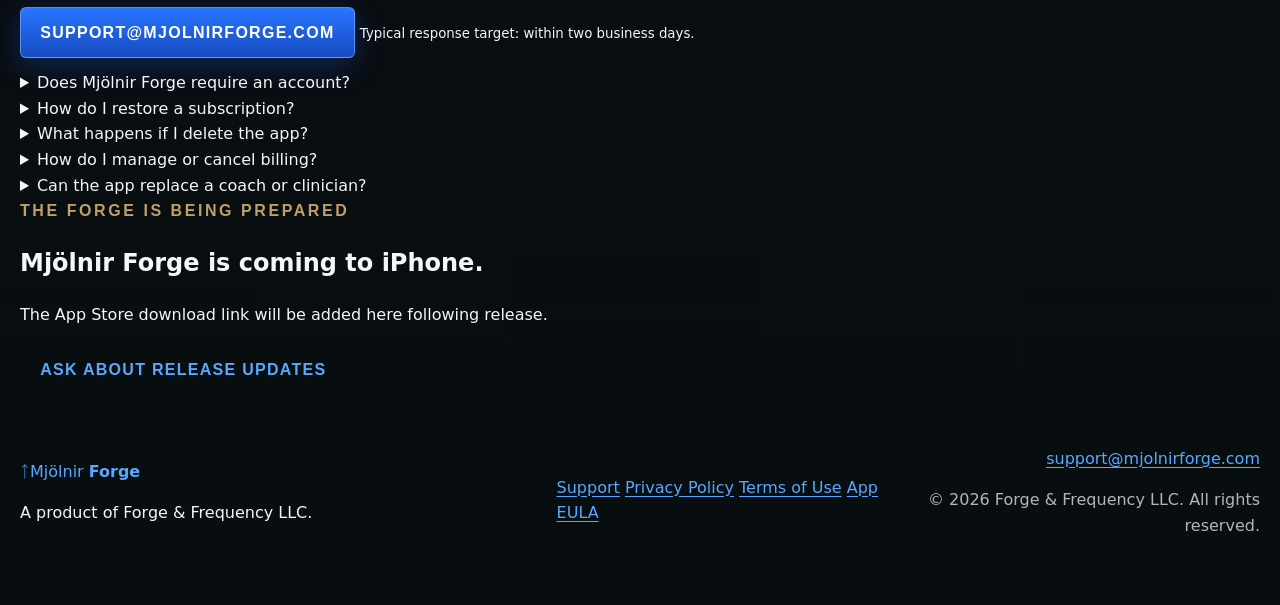
==== commit 33f0066a: "Refine homepage positioning and layout" ====
--- a/index.html
+++ b/index.html
@@ -1,236 +1,181 @@
 <!doctype html>
 <html lang="en">
-  <head>
-    <meta charset="utf-8">
-    <meta name="viewport" content="width=device-width, initial-scale=1">
-    <title>Mjölnir Forge | Strongman Training, Programming & Support</title>
-    <meta name="description" content="Mjölnir Forge is a local-first iOS training system for strongman athletes. Explore competition-focused programming, performance tracking, support resources, privacy information, and terms.">
-    <meta name="theme-color" content="#080d10">
-    <meta property="og:title" content="Mjölnir Forge">
-    <meta property="og:description" content="Train. Adapt. Prevail. Competition-focused programming forged for the trials ahead.">
-    <meta property="og:type" content="website">
-    <link rel="stylesheet" href="styles.css">
-  </head>
-  <body>
-    <a class="skip-link" href="#main">Skip to content</a>
+<head>
+  <meta charset="utf-8">
+  <meta name="viewport" content="width=device-width, initial-scale=1">
+  <title>Mjölnir Forge — Competition-Focused Programming for Strongman Athletes</title>
+  <meta name="description" content="Mjölnir Forge helps strongman athletes prepare for competition with event-aware programming, competition planning, progress tracking, and offline-first training support.">
+  <meta property="og:title" content="Mjölnir Forge">
+  <meta property="og:description" content="Train. Adapt. Prevail. Competition-focused programming for strongman athletes.">
+  <meta property="og:type" content="website">
+  <meta property="og:url" content="https://mjolnirforge.com/">
+  <link rel="canonical" href="https://mjolnirforge.com/">
+  <link rel="stylesheet" href="styles.css">
+</head>
+<body>
+<a class="skip-link" href="#main">Skip to content</a>
 
-    <header class="site-header">
-      <div class="nav-shell">
-        <a class="brand" href="index.html" aria-label="Mjölnir Forge home">
-          <img class="brand-logo" src="assets/forge/logo.webp" alt="Mjölnir Forge">
-        </a>
-        <nav class="nav-links" aria-label="Primary navigation">
-          <a href="#forge">The Forge</a>
-          <a href="#implements">Implements</a>
-          <a href="#war-table">War Table</a>
-          <a href="#journal">Journal</a>
-          <a href="#support">Support</a>
-          <a href="privacy.html">Privacy</a>
-        </nav>
+<header class="site-header">
+  <nav class="nav-shell" aria-label="Primary navigation">
+    <a class="brand" href="#top" aria-label="Mjölnir Forge home">
+      <span class="brand-rune" aria-hidden="true">ᛏ</span>
+      <span>Mj<span class="brand-o">ö</span>lnir <strong>Forge</strong></span>
+    </a>
+    <div class="nav-links">
+      <a href="#features">Features</a>
+      <a href="#how-it-works">How it works</a>
+      <a href="#privacy-first">Privacy</a>
+      <a href="#support">Support</a>
+      <a href="terms.html">Terms</a>
+    </div>
+  </nav>
+
+  <section id="top" class="hero section-shell">
+    <div class="hero-copy">
+      <p class="eyebrow">Competition-focused programming for strongman athletes</p>
+      <h1>Train. Adapt. <span>Prevail.</span></h1>
+      <p class="hero-lede">Mjölnir Forge helps you prepare for the trials ahead with competition planning, event-aware programming, progress tracking, and support built around real strongman training.</p>
+      <div class="hero-actions">
+        <a class="button button-primary" href="#features">Explore the Forge</a>
+        <a class="button button-secondary" href="#support">Get Support</a>
       </div>
-    </header>
+      <div class="hero-points" aria-label="Product highlights">
+        <span>Competition-specific</span>
+        <span>Event-aware</span>
+        <span>Offline-first</span>
+      </div>
+    </div>
 
-    <main id="main">
-      <section id="forge" class="hero-section" aria-labelledby="hero-title">
-        <div class="hero-frame">
-          <img src="assets/forge/hero.webp" alt="A blue-flamed forge inside a Norse-inspired strongman hall, surrounded by Atlas stones, logs, bars, plates, and a Mjölnir Forge app preview.">
-          <div class="hero-accessible-copy">
-            <p class="eyebrow">Mjölnir Forge for iOS</p>
-            <h1 id="hero-title">Train. Adapt. Prevail.</h1>
-            <p>Competition-focused programming, workout logging, and performance tracking forged for strongman athletes.</p>
-          </div>
-        </div>
-        <div class="hero-status section-shell">
-          <div>
-            <span class="status-dot" aria-hidden="true"></span>
-            <strong>Forging the first App Store release</strong>
-          </div>
-          <a class="button button-primary" href="#support">Get support</a>
-        </div>
-      </section>
-
-      <section class="section-shell explore-section" aria-labelledby="explore-title">
-        <div class="section-heading">
-          <p class="eyebrow">Explore the Forge</p>
-          <h2 id="explore-title">Everything needed for the trials ahead</h2>
-          <p>Move from competition planning to event preparation, session execution, and a durable record of progress.</p>
-        </div>
-        <a class="section-art-link" href="#implements">
-          <img src="assets/forge/explore.webp" alt="Explore the Forge navigation showing The Forge, Implement Hall, War Table, Forge Journal, and The Archive.">
-        </a>
-      </section>
-
-      <section class="section-shell benefit-section" aria-label="Product benefits">
-        <div class="benefit-grid">
-          <article><strong>Competition focused</strong><span>Build toward the events and date ahead.</span></article>
-          <article><strong>Intelligent programming</strong><span>Progress through base, build, peak, and taper.</span></article>
-          <article><strong>Track and progress</strong><span>Log training and preserve performance history.</span></article>
-          <article><strong>Prepare for any event</strong><span>Organize work around strongman implements.</span></article>
-          <article><strong>Built for strongman</strong><span>Designed around the sport, not adapted from general fitness.</span></article>
-        </div>
-      </section>
-
-      <section id="implements" class="section-shell content-section" aria-labelledby="implements-title">
-        <div class="section-heading split-heading">
-          <div>
-            <p class="eyebrow">The Implement Hall</p>
-            <h2 id="implements-title">Every tool has a purpose</h2>
-          </div>
-          <p>Build familiarity with the events that define strongman. Mjölnir Forge organizes preparation around the implements, demands, and conditions of the competition in front of you.</p>
-        </div>
-        <figure class="section-art">
-          <img src="assets/forge/implements.webp" alt="The Implement Hall with log press, Atlas stones, frame carry, farmers carry, axle, yoke, sled pull, and loading event cards.">
-        </figure>
-        <div class="event-tags" aria-label="Supported strongman event families">
-          <span>Log press</span><span>Atlas stones</span><span>Frame carry</span><span>Farmers carry</span>
-          <span>Axle clean and press</span><span>Yoke carry</span><span>Sled and truck pull</span><span>Loading events</span>
-        </div>
-      </section>
-
-      <section id="war-table" class="showcase-section" aria-labelledby="war-table-title">
-        <div class="section-shell showcase-grid">
-          <div class="showcase-copy">
-            <p class="eyebrow">The War Table</p>
-            <h2 id="war-table-title">Plan the competition. Forge the path.</h2>
-            <p>Start with the trial ahead: select the competition, enter the events, weights, intervals, and available equipment, then build a training roadmap through base, build, peak, and taper phases.</p>
-            <ol class="forging-steps">
-              <li><span>01</span><div><strong>Add the competition</strong><p>Anchor the program to a real date and objective.</p></div></li>
-              <li><span>02</span><div><strong>Select the events</strong><p>Prepare for the exact implements and demands.</p></div></li>
-              <li><span>03</span><div><strong>Generate the roadmap</strong><p>Build progressive phases leading into competition day.</p></div></li>
-            </ol>
-          </div>
-          <figure class="showcase-art"><img src="assets/forge/war-table.webp" alt="The War Table competition setup and twelve-week program overview."></figure>
-        </div>
-      </section>
-
-      <section id="journal" class="showcase-section showcase-section-alt" aria-labelledby="journal-title">
-        <div class="section-shell showcase-grid showcase-grid-reverse">
-          <figure class="showcase-art"><img src="assets/forge/forge-journal.webp" alt="Forge Journal performance dashboard, personal records, milestones, Forge Marks, and clubs."></figure>
-          <div class="showcase-copy">
-            <p class="eyebrow">Forge Journal</p>
-            <h2 id="journal-title">Your history. Your progress. Your legacy.</h2>
-            <p>Keep the record of what you completed, how you performed, and what you earned along the way. The Forge Journal brings workouts, personal records, milestones, Forge Marks, and club achievements into one view.</p>
-            <div class="feature-list">
-              <div><strong>Performance history</strong><span>Review completed sessions and results.</span></div>
-              <div><strong>Personal records</strong><span>Track and break your best performances.</span></div>
-              <div><strong>Milestones and Forge Marks</strong><span>Recognize consistency, competition, and progress.</span></div>
-            </div>
-          </div>
-        </div>
-      </section>
-
-      <section id="support" class="archive-section" aria-labelledby="support-title">
-        <div class="section-shell">
-          <div class="section-heading archive-heading">
-            <p class="eyebrow">The Archive</p>
-            <h2 id="support-title">Support and guidance</h2>
-            <p>Find answers to common questions or contact support directly. Mjölnir Forge is local-first and does not currently require a separate account.</p>
-            <a class="button button-primary" href="mailto:support@mjolnir.app">Contact support</a>
-            <span class="response-note">Typical response time: within 48 hours.</span>
-          </div>
-
-          <div class="support-grid">
-            <details class="topic">
-              <summary><span>Account and access</span><small>Local data, subscriptions, and restoring paid access</small></summary>
-              <div class="topic-details">
-                <h3>No separate Mjölnir Forge account</h3>
-                <ul>
-                  <li>Your athlete profile, programs, and workout logs are stored on your device.</li>
-                  <li>If you delete the app or move devices, local data may not appear unless restored through your device backup.</li>
-                </ul>
-                <h3>If paid access is not showing</h3>
-                <ol>
-                  <li>Connect the device to the internet.</li>
-                  <li>Confirm you are using the Apple ID that purchased the subscription.</li>
-                  <li>Use Restore Purchases or Refresh App Store Entitlement inside the app.</li>
-                  <li>Close and reopen the app if Apple shows the subscription as active.</li>
-                </ol>
-              </div>
-            </details>
-
-            <details class="topic">
-              <summary><span>Training and programs</span><small>Profile setup, competition programs, adjustments, and logging</small></summary>
-              <div class="topic-details">
-                <h3>Before creating a program</h3>
-                <ul>
-                  <li>Confirm training days, equipment, weight units, body weight, injuries, and training maxes.</li>
-                  <li>For a competition program, enter the events and target weights before generating the plan.</li>
-                  <li>Use current and realistic maxes so the plan begins where you are now.</li>
-                </ul>
-                <p>Mjölnir Forge is a planning tool and does not replace a coach, clinician, or your own judgment during training.</p>
-              </div>
-            </details>
-
-            <details class="topic">
-              <summary><span>Pregnancy and postpartum</span><small>Conservative planning without replacing medical guidance</small></summary>
-              <div class="topic-details">
-                <ul>
-                  <li>Use the applicable pregnancy or postpartum mode and keep dates, clearance status, and symptoms current.</li>
-                  <li>Follow guidance from your doctor, midwife, pelvic health physical therapist, or another qualified clinician.</li>
-                  <li>Stop training and seek appropriate care when warning symptoms occur.</li>
-                </ul>
-                <p>Pregnancy and postpartum guidance is educational and conservative. It is not medical care, diagnosis, or treatment.</p>
-              </div>
-            </details>
-
-            <details class="topic">
-              <summary><span>Reports and export</span><small>Training reports, program PDFs, and structured exports</small></summary>
-              <div class="topic-details">
-                <ol>
-                  <li>Open a saved program.</li>
-                  <li>Tap the share icon.</li>
-                  <li>Select the available report or program export.</li>
-                  <li>Save or share the generated file through iOS.</li>
-                </ol>
-                <p>If an export fails, reopen the app, try again, and contact support with the message displayed.</p>
-              </div>
-            </details>
-
-            <details class="topic">
-              <summary><span>Billing and subscriptions</span><small>Cancellation, restore purchases, and Apple refunds</small></summary>
-              <div class="topic-details">
-                <h3>Manage billing through Apple</h3>
-                <p>Open iPhone Settings, tap your name, choose Subscriptions, and select Mjölnir Forge. Apple controls billing, cancellation, and refund eligibility.</p>
-                <p>Use Restore Purchases after reinstalling the app or switching devices.</p>
-              </div>
-            </details>
-          </div>
-
-          <div class="legal-cards">
-            <article>
-              <p class="eyebrow">Privacy</p>
-              <h3>Local-first by design</h3>
-              <p>Training profiles, programs, workout logs, and related settings are stored on your device unless you choose to share information with support.</p>
-              <a href="privacy.html">Read the Privacy Policy</a>
-            </article>
-            <article>
-              <p class="eyebrow">Terms</p>
-              <h3>Use, subscriptions, and safety</h3>
-              <p>Review the terms governing app use, training and health limitations, subscriptions, warranties, and Apple-specific provisions.</p>
-              <a href="eula.html">Read the EULA</a>
-            </article>
-          </div>
-        </div>
-      </section>
-    </main>
-
-    <footer class="site-footer">
-      <div class="section-shell footer-grid">
-        <div class="footer-brand">
-          <img src="assets/forge/logo.webp" alt="Mjölnir Forge">
-          <p>Competition-focused training software forged for strongman athletes.</p>
-        </div>
-        <nav class="footer-links" aria-label="Footer navigation">
-          <a href="#forge">The Forge</a>
-          <a href="#support">Support</a>
-          <a href="privacy.html">Privacy Policy</a>
-          <a href="eula.html">EULA</a>
-        </nav>
-        <div class="footer-meta">
-          <p>&copy; 2026 Forge &amp; Frequency LLC.</p>
-          <a href="mailto:support@mjolnir.app">support@mjolnir.app</a>
+    <div class="forge-card" aria-label="Mjölnir Forge product preview">
+      <div class="forge-glow"></div>
+      <div class="phone">
+        <div class="phone-top"></div>
+        <div class="phone-screen">
+          <p class="screen-label">TODAY AT THE FORGE</p>
+          <h2>Peak Week · Day 2</h2>
+          <div class="screen-event"><b>Log Clean &amp; Press</b><span>Competition preparation</span></div>
+          <div class="screen-metric"><span>Target RPE</span><strong>8</strong></div>
+          <div class="screen-metric"><span>Work sets</span><strong>4</strong></div>
+          <div class="screen-metric"><span>Rest</span><strong>3–4 min</strong></div>
+          <button type="button" disabled>Begin Session</button>
         </div>
       </div>
-    </footer>
-  </body>
+    </div>
+  </section>
+</header>
+
+<main id="main">
+  <section class="proof-band" aria-label="Core product principles">
+    <div class="section-shell proof-grid">
+      <div><strong>Built around your competition</strong><span>Events, implements, target loads, and show date</span></div>
+      <div><strong>Designed for real strongman gyms</strong><span>Core training tools remain available without constant signal</span></div>
+      <div><strong>Made to explain the work</strong><span>Purpose, intent, RPE, rest, and coaching guidance</span></div>
+    </div>
+  </section>
+
+  <section id="features" class="section section-shell">
+    <div class="section-heading">
+      <p class="eyebrow dark">The complete training system</p>
+      <h2>Built for the events you will actually face</h2>
+      <p>Mjölnir Forge is designed around the demands of strongman competition rather than adapting a generic lifting template after the fact.</p>
+    </div>
+
+    <div class="feature-grid">
+      <article><span>01</span><h3>Competition Planning</h3><p>Enter your show date, events, implements, rules, target weights, distances, equipment, experience, and available training days.</p></article>
+      <article><span>02</span><h3>Event-Aware Programming</h3><p>Prepare for log, axle, yoke, farmers, stones, sandbags, deadlifts, medleys, carries, and other competition demands.</p></article>
+      <article><span>03</span><h3>Purposeful Guidance</h3><p>See the purpose of the day, target RPE, workload intent, suggested rest, exercise instructions, and coaching cues.</p></article>
+      <article><span>04</span><h3>Training Log &amp; Progress</h3><p>Record sets, repetitions, load, distance, time, effort, and notes while building a history of completed work.</p></article>
+      <article><span>05</span><h3>Phased Preparation</h3><p>Move through base, build, peak, and taper phases that bring training toward the demands of competition day.</p></article>
+      <article><span>06</span><h3>Local-First by Design</h3><p>Your core athlete profile, programs, and workout logs stay on your device rather than requiring an account or constant backend connection.</p></article>
+    </div>
+  </section>
+
+  <section id="how-it-works" class="section section-dark">
+    <div class="section-shell">
+      <div class="section-heading narrow">
+        <p class="eyebrow">From entry form to competition day</p>
+        <h2>Tell the Forge what you face</h2>
+      </div>
+      <div class="steps">
+        <article><b>1</b><div><h3>Build your athlete profile</h3><p>Add your experience, schedule, equipment, training maxes, limitations, and preferences.</p></div></article>
+        <article><b>2</b><div><h3>Enter the competition</h3><p>Select the events, implements, target loads, distances, rules, and competition date.</p></div></article>
+        <article><b>3</b><div><h3>Generate the program</h3><p>Mjölnir Forge organizes preparation into progressive phases and purposeful training days.</p></div></article>
+        <article><b>4</b><div><h3>Train, log, and review</h3><p>Follow the intent, record performance, review progress, and carry the lessons forward.</p></div></article>
+      </div>
+    </div>
+  </section>
+
+  <section id="privacy-first" class="section safety-section">
+    <div class="section-shell split">
+      <div>
+        <p class="eyebrow dark">Private by design</p>
+        <h2>Your training belongs to you</h2>
+        <p>The current Mjölnir Forge release is local-first. It does not require a separate Mjölnir Forge account, and core profile, competition, program, and workout information is stored on your device.</p>
+        <p><a class="text-link" href="privacy.html">Read the full Privacy Policy</a></p>
+      </div>
+      <aside class="notice">
+        <h3>Training and health notice</h3>
+        <p>Mjölnir Forge is a planning and educational tool. It is not medical advice, diagnosis, treatment, emergency support, or a substitute for a qualified clinician or coach.</p>
+      </aside>
+    </div>
+  </section>
+
+  <section id="support" class="section support-section">
+    <div class="section-shell">
+      <div class="section-heading">
+        <p class="eyebrow dark">Support</p>
+        <h2>Help when you need it</h2>
+        <p>Start with the quick answers below or contact Forge &amp; Frequency LLC directly.</p>
+      </div>
+
+      <div class="support-grid">
+        <article class="contact-card">
+          <h3>Contact support</h3>
+          <p>Include what you were doing, what happened, your iPhone model, iOS version, and any message shown in the app.</p>
+          <a class="button button-primary" href="mailto:support@mjolnirforge.com">support@mjolnirforge.com</a>
+          <small>Typical response target: within two business days.</small>
+        </article>
+
+        <div class="faq">
+          <details><summary>Does Mjölnir Forge require an account?</summary><p>No separate Mjölnir Forge account is required for the current local-first version. Core profile, program, and workout information is stored on your device.</p></details>
+          <details><summary>How do I restore a subscription?</summary><p>Confirm that you are signed into the Apple ID used for the purchase, then use Restore Purchases or refresh the App Store entitlement from the Subscription area in the app.</p></details>
+          <details><summary>What happens if I delete the app?</summary><p>Locally stored app data may be removed when the app is deleted. Data may only return if restored through an applicable device backup or supported backup feature.</p></details>
+          <details><summary>How do I manage or cancel billing?</summary><p>Open iPhone Settings, tap your name, choose Subscriptions, select Mjölnir Forge, and manage the subscription through Apple.</p></details>
+          <details><summary>Can the app replace a coach or clinician?</summary><p>No. Use your own judgment and qualified professional guidance, especially for injuries, pregnancy, postpartum recovery, or symptoms that may require medical care.</p></details>
+        </div>
+      </div>
+    </div>
+  </section>
+
+  <section id="app-store" class="cta-section">
+    <div class="section-shell cta">
+      <div>
+        <p class="eyebrow">The Forge is being prepared</p>
+        <h2>Mjölnir Forge is coming to iPhone.</h2>
+        <p>The App Store download link will be added here following release.</p>
+      </div>
+      <a class="button button-secondary" href="mailto:support@mjolnirforge.com?subject=Mj%C3%B6lnir%20Forge%20Release%20Updates">Ask about release updates</a>
+    </div>
+  </section>
+</main>
+
+<footer>
+  <div class="section-shell footer-grid">
+    <div>
+      <a class="brand" href="#top"><span class="brand-rune" aria-hidden="true">ᛏ</span><span>Mj<span class="brand-o">ö</span>lnir <strong>Forge</strong></span></a>
+      <p>A product of Forge &amp; Frequency LLC.</p>
+    </div>
+    <nav aria-label="Legal and support">
+      <a href="#support">Support</a>
+      <a href="privacy.html">Privacy Policy</a>
+      <a href="terms.html">Terms of Use</a>
+      <a href="eula.html">App EULA</a>
+    </nav>
+    <div class="footer-meta">
+      <a href="mailto:support@mjolnirforge.com">support@mjolnirforge.com</a>
+      <p>© 2026 Forge &amp; Frequency LLC. All rights reserved.</p>
+    </div>
+  </div>
+</footer>
+</body>
 </html>
